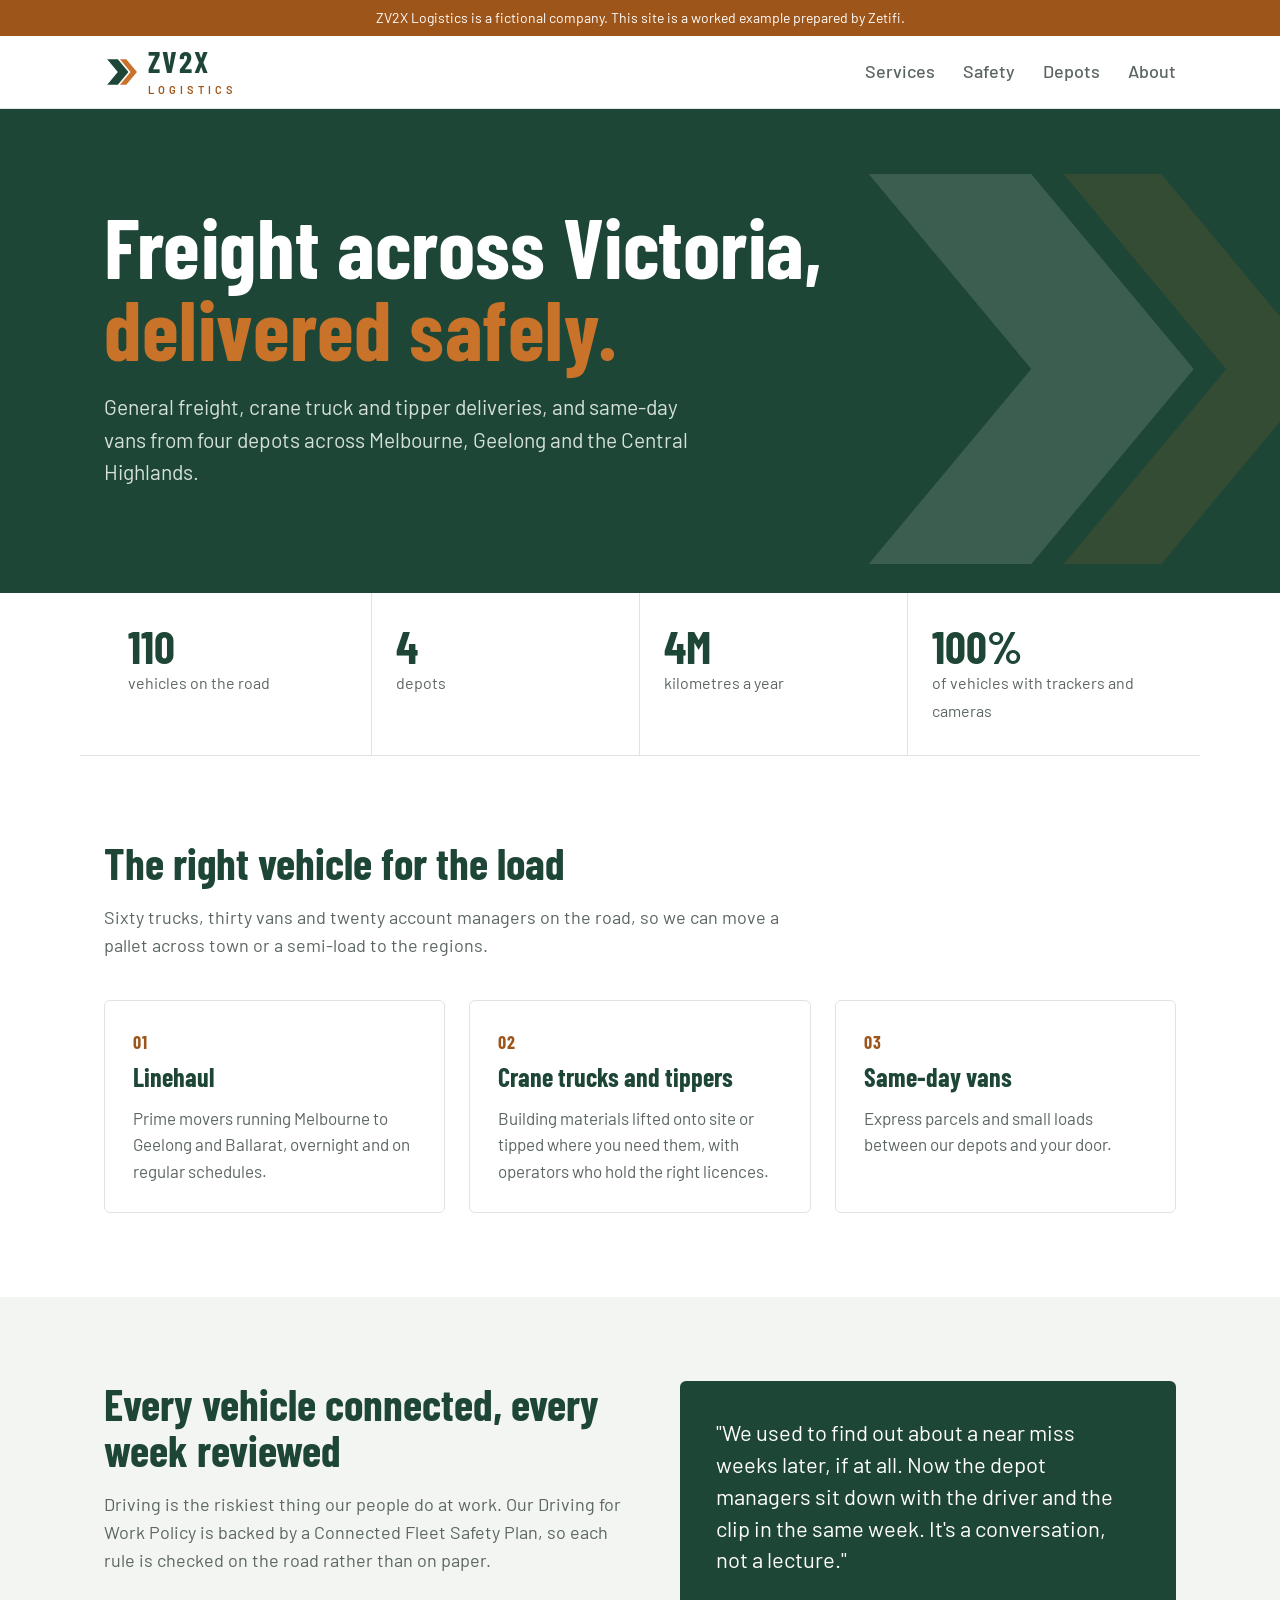
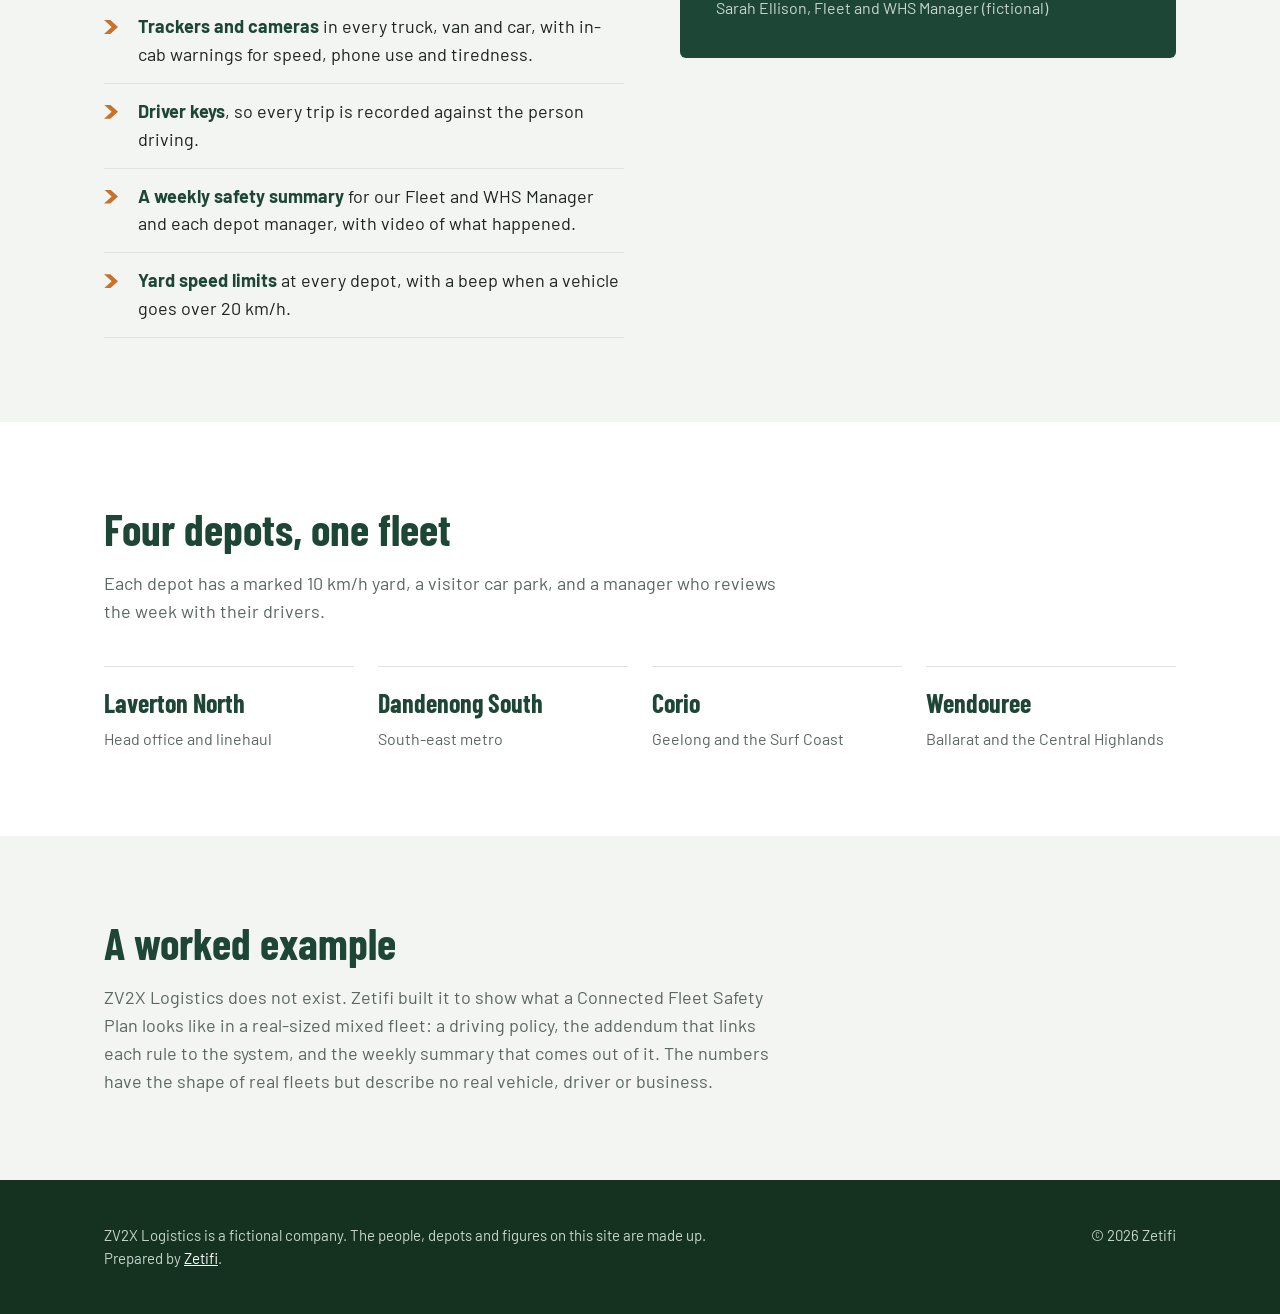
==== index.html @ bcd9e6ea "ZV2X demo site" ====
<!doctype html>
<html lang="en-AU">
<head>
<meta charset="utf-8">
<meta name="viewport" content="width=device-width, initial-scale=1">
<title>ZV2X Logistics</title>
<meta name="description" content="ZV2X Logistics is a fictional Victorian freight company, created by Zetifi as a worked example of a Connected Fleet Safety Plan.">
<meta name="robots" content="noindex">
<link rel="icon" href="favicon.svg" type="image/svg+xml">
<link rel="preconnect" href="https://fonts.googleapis.com">
<link rel="preconnect" href="https://fonts.gstatic.com" crossorigin>
<link href="https://fonts.googleapis.com/css2?family=Barlow+Condensed:wght@600;700&family=Barlow:wght@400;500;600&display=swap" rel="stylesheet">
<style>
:root{--green:#1E4636;--green-d:#14321f;--orange:#C9732A;--ink:#1d2321;--muted:#5b6661;--line:#dfe4e1;--bg:#ffffff;--soft:#f3f5f3;--orange-t:#9E5519}
*{box-sizing:border-box}
html{scroll-behavior:smooth}
body{margin:0;font-family:Barlow,system-ui,sans-serif;font-size:18px;line-height:1.55;color:var(--ink);background:var(--bg)}
a{color:inherit}
.wrap{max-width:1120px;margin:0 auto;padding:0 24px}
.notice{background:var(--orange-t);color:#fff;font-size:14px;text-align:center;padding:7px 16px}
header{border-bottom:1px solid var(--line);background:#fff;position:sticky;top:0;z-index:5}
header .wrap{display:flex;align-items:center;justify-content:space-between;height:72px}
.brand{display:flex;align-items:center;gap:10px;text-decoration:none}
.brand svg{height:34px;width:34px}
.brand b{font-family:'Barlow Condensed';font-weight:700;font-size:30px;letter-spacing:2px;color:var(--green);line-height:1}
.brand small{display:block;font-weight:600;font-size:11px;letter-spacing:4px;color:var(--orange-t)}
nav a{margin-left:28px;text-decoration:none;font-weight:500;color:var(--muted)}
nav a:hover{color:var(--green)}
.hero{background:var(--green);color:#fff;position:relative;overflow:hidden}
.hero .wrap{padding:96px 24px 104px;position:relative;z-index:1}
.hero h1{font-family:'Barlow Condensed';font-weight:700;font-size:clamp(44px,7vw,84px);line-height:.98;margin:0 0 22px;max-width:780px;letter-spacing:.5px}
.hero h1 span{color:var(--orange)}
.hero p{font-size:21px;max-width:600px;color:#d5e0da;margin:0}
.chev{position:absolute;right:-60px;top:0;bottom:0;width:520px;opacity:.13}
.stats{display:grid;grid-template-columns:repeat(4,1fr);gap:0;border-bottom:1px solid var(--line)}
.stat{padding:30px 24px;border-right:1px solid var(--line)}
.stat:last-child{border-right:0}
.stat b{display:block;font-family:'Barlow Condensed';font-size:46px;line-height:1;color:var(--green)}
.stat span{color:var(--muted);font-size:16px}
section{padding:84px 0}
section.soft{background:var(--soft)}
h2{font-family:'Barlow Condensed';font-weight:700;font-size:44px;line-height:1.05;margin:0 0 18px;color:var(--green)}
.lede{max-width:680px;color:var(--muted);margin:0 0 40px}
.grid{display:grid;grid-template-columns:repeat(3,1fr);gap:24px}
.card{background:#fff;border:1px solid var(--line);border-radius:6px;padding:28px}
.card h3{font-family:'Barlow Condensed';font-size:26px;margin:0 0 8px;color:var(--green)}
.card p{margin:0;color:var(--muted);font-size:17px}
.card .n{font-family:'Barlow Condensed';font-weight:700;color:var(--orange-t);font-size:18px;letter-spacing:1px}
.split{display:grid;grid-template-columns:1.05fr 1fr;gap:56px;align-items:start}
.checks{list-style:none;padding:0;margin:0}
.checks li{padding:14px 0 14px 34px;border-bottom:1px solid var(--line);position:relative}
.checks li:before{content:"";position:absolute;left:0;top:21px;width:14px;height:14px;background:var(--orange);clip-path:polygon(0 0,45% 0,100% 50%,45% 100%,0 100%,55% 50%)}
.checks b{color:var(--green)}
.quote{background:var(--green);color:#fff;border-radius:6px;padding:36px}
.quote p{font-size:22px;line-height:1.45;margin:0 0 18px}
.quote cite{font-style:normal;color:#c7d6ce;font-size:16px}
.depots{display:grid;grid-template-columns:repeat(4,1fr);gap:24px}
.depot{border-top:1px solid var(--line);padding-top:16px}
.depot h3{font-family:'Barlow Condensed';font-size:26px;margin:0 0 4px;color:var(--green)}
.depot p{margin:0;color:var(--muted);font-size:16px}
footer{background:var(--green-d);color:#c7d6ce;font-size:15px;padding:44px 0}
footer .wrap{display:flex;justify-content:space-between;gap:32px;flex-wrap:wrap}
footer p{margin:0;max-width:640px}
footer a{color:#fff}
@media (max-width:860px){
  nav{display:none}
  .stats{grid-template-columns:repeat(2,1fr)}
  .stat:nth-child(2){border-right:0}
  .stat:nth-child(-n+2){border-bottom:1px solid var(--line)}
  .grid,.split{grid-template-columns:1fr}
  .depots{grid-template-columns:repeat(2,1fr)}
  section{padding:60px 0}
  .wrap{padding:0 16px}
  .hero .wrap{padding:64px 16px 72px}
}
</style>
</head>
<body>
<div class="notice">ZV2X Logistics is a fictional company. This site is a worked example prepared by Zetifi.</div>
<header><div class="wrap">
  <a class="brand" href="#top" aria-label="ZV2X Logistics home">
    <svg viewBox="0 0 64 64" aria-hidden="true"><polygon points="6,8 26,8 46,32 26,56 6,56 26,32" fill="#1E4636"/><polygon points="30,8 42,8 62,32 42,56 30,56 50,32" fill="#C9732A"/></svg>
    <span><b>ZV2X</b><small>LOGISTICS</small></span>
  </a>
  <nav><a href="#services">Services</a><a href="#safety">Safety</a><a href="#depots">Depots</a><a href="#about">About</a></nav>
</div></header>

<main id="top">
<div class="hero">
  <svg class="chev" viewBox="0 0 64 64" preserveAspectRatio="xMidYMid slice" aria-hidden="true"><polygon points="6,8 26,8 46,32 26,56 6,56 26,32" fill="#fff"/><polygon points="30,8 42,8 62,32 42,56 30,56 50,32" fill="#C9732A"/></svg>
  <div class="wrap">
    <h1>Freight across Victoria, <span>delivered safely.</span></h1>
    <p>General freight, crane truck and tipper deliveries, and same-day vans from four depots across Melbourne, Geelong and the Central Highlands.</p>
  </div>
</div>

<div class="wrap stats">
  <div class="stat"><b>110</b><span>vehicles on the road</span></div>
  <div class="stat"><b>4</b><span>depots</span></div>
  <div class="stat"><b>4M</b><span>kilometres a year</span></div>
  <div class="stat"><b>100%</b><span>of vehicles with trackers and cameras</span></div>
</div>

<section id="services"><div class="wrap">
  <h2>The right vehicle for the load</h2>
  <p class="lede">Sixty trucks, thirty vans and twenty account managers on the road, so we can move a pallet across town or a semi-load to the regions.</p>
  <div class="grid">
    <div class="card"><div class="n">01</div><h3>Linehaul</h3><p>Prime movers running Melbourne to Geelong and Ballarat, overnight and on regular schedules.</p></div>
    <div class="card"><div class="n">02</div><h3>Crane trucks and tippers</h3><p>Building materials lifted onto site or tipped where you need them, with operators who hold the right licences.</p></div>
    <div class="card"><div class="n">03</div><h3>Same-day vans</h3><p>Express parcels and small loads between our depots and your door.</p></div>
  </div>
</div></section>

<section id="safety" class="soft"><div class="wrap split">
  <div>
    <h2>Every vehicle connected, every week reviewed</h2>
    <p class="lede" style="margin-bottom:24px">Driving is the riskiest thing our people do at work. Our Driving for Work Policy is backed by a Connected Fleet Safety Plan, so each rule is checked on the road rather than on paper.</p>
    <ul class="checks">
      <li><b>Trackers and cameras</b> in every truck, van and car, with in-cab warnings for speed, phone use and tiredness.</li>
      <li><b>Driver keys</b>, so every trip is recorded against the person driving.</li>
      <li><b>A weekly safety summary</b> for our Fleet and WHS Manager and each depot manager, with video of what happened.</li>
      <li><b>Yard speed limits</b> at every depot, with a beep when a vehicle goes over 20 km/h.</li>
    </ul>
  </div>
  <div class="quote">
    <p>"We used to find out about a near miss weeks later, if at all. Now the depot managers sit down with the driver and the clip in the same week. It's a conversation, not a lecture."</p>
    <cite>Sarah Ellison, Fleet and WHS Manager (fictional)</cite>
  </div>
</div></section>

<section id="depots"><div class="wrap">
  <h2>Four depots, one fleet</h2>
  <p class="lede">Each depot has a marked 10 km/h yard, a visitor car park, and a manager who reviews the week with their drivers.</p>
  <div class="depots">
    <div class="depot"><h3>Laverton North</h3><p>Head office and linehaul</p></div>
    <div class="depot"><h3>Dandenong South</h3><p>South-east metro</p></div>
    <div class="depot"><h3>Corio</h3><p>Geelong and the Surf Coast</p></div>
    <div class="depot"><h3>Wendouree</h3><p>Ballarat and the Central Highlands</p></div>
  </div>
</div></section>

<section id="about" class="soft"><div class="wrap">
  <h2>A worked example</h2>
  <p class="lede" style="margin-bottom:0">ZV2X Logistics does not exist. Zetifi built it to show what a Connected Fleet Safety Plan looks like in a real-sized mixed fleet: a driving policy, the addendum that links each rule to the system, and the weekly summary that comes out of it. The numbers have the shape of real fleets but describe no real vehicle, driver or business.</p>
</div></section>
</main>

<footer><div class="wrap">
  <p>ZV2X Logistics is a fictional company. The people, depots and figures on this site are made up. Prepared by <a href="https://www.zetifi.com">Zetifi</a>.</p>
  <p>&copy; 2026 Zetifi</p>
</div></footer>
</body>
</html>
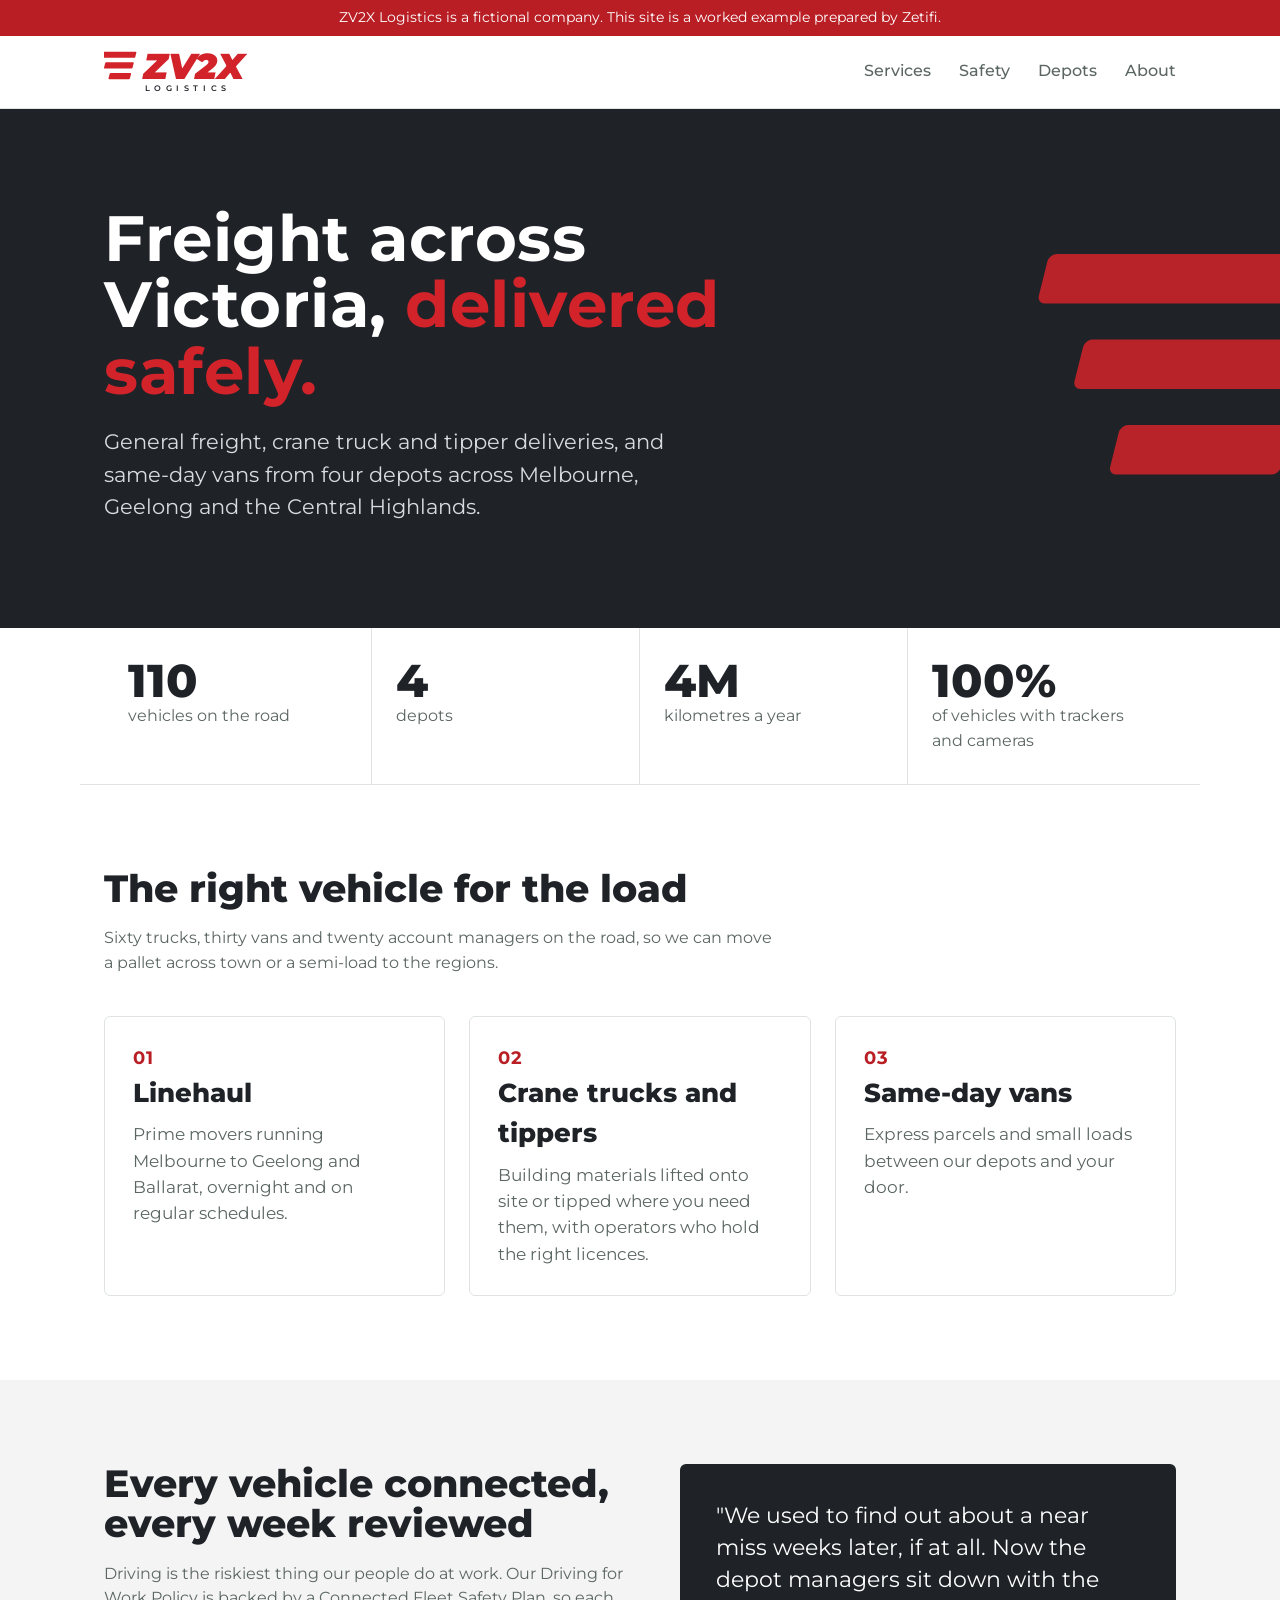
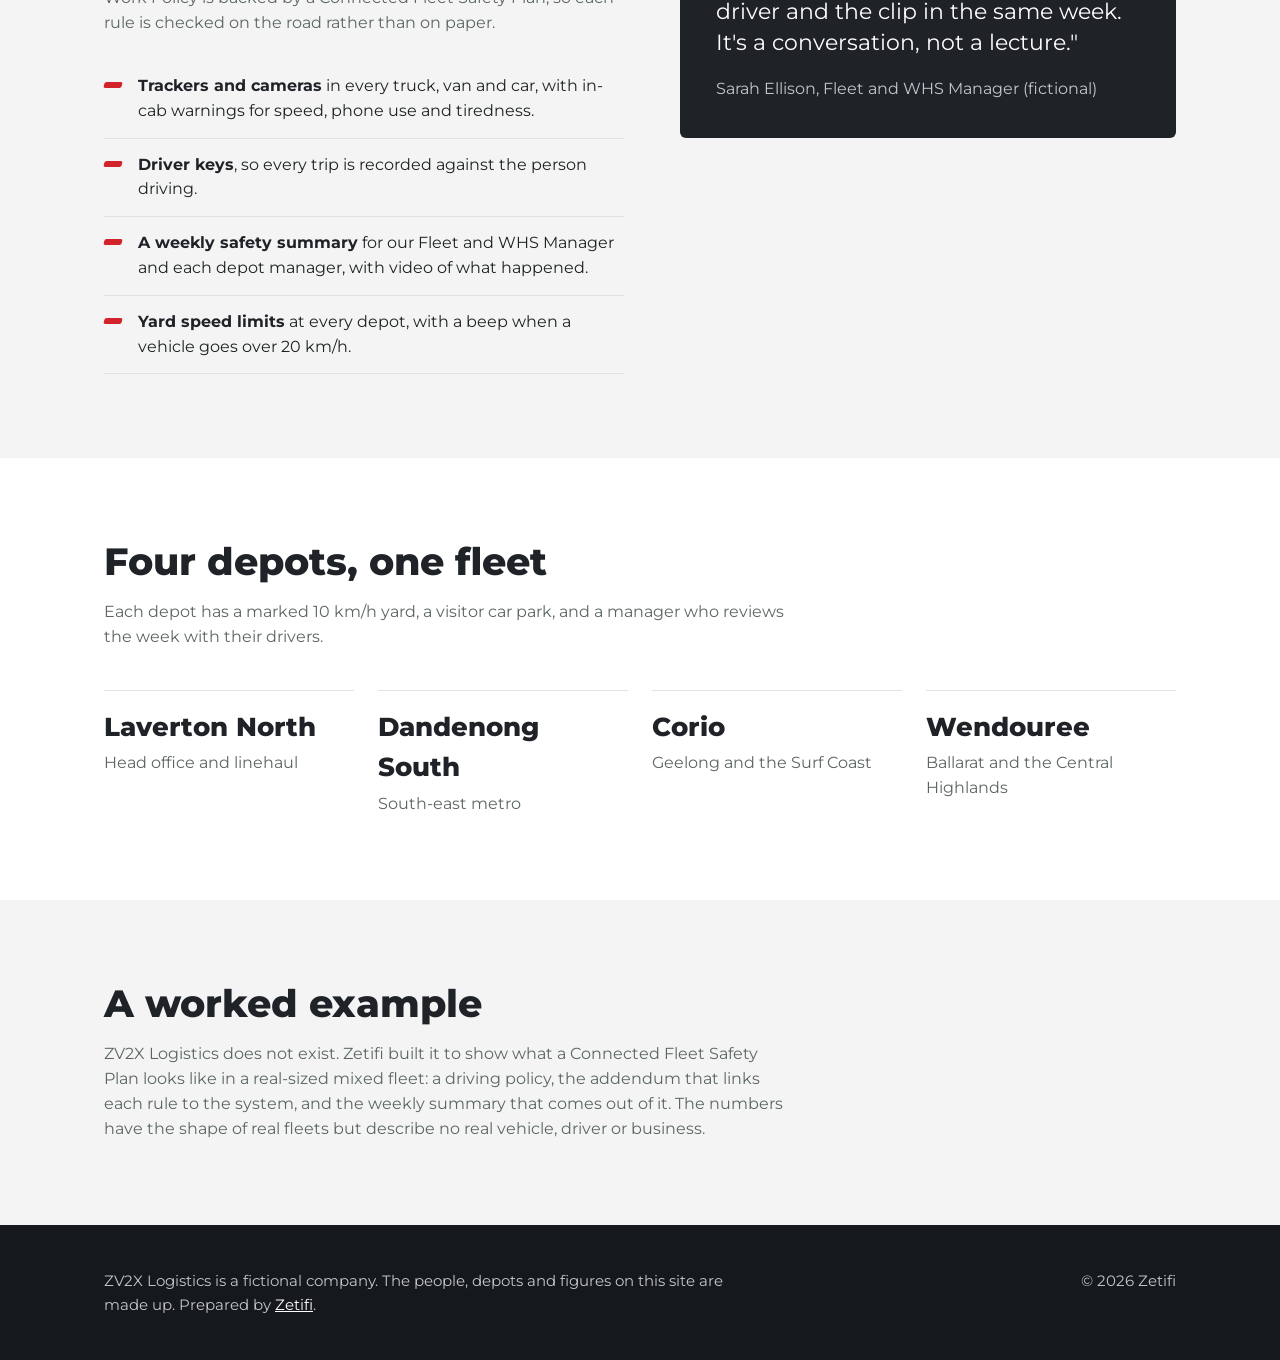
==== commit 90f6f1d8: "Rebrand to the red ZV2X identity" ====
--- a/index.html
+++ b/index.html
@@ -9,61 +9,60 @@
 <link rel="icon" href="favicon.svg" type="image/svg+xml">
 <link rel="preconnect" href="https://fonts.googleapis.com">
 <link rel="preconnect" href="https://fonts.gstatic.com" crossorigin>
-<link href="https://fonts.googleapis.com/css2?family=Barlow+Condensed:wght@600;700&family=Barlow:wght@400;500;600&display=swap" rel="stylesheet">
+<link href="https://fonts.googleapis.com/css2?family=Montserrat:ital,wght@0,400;0,500;0,600;0,700;0,800;1,800;1,900&display=swap" rel="stylesheet">
 <style>
-:root{--green:#1E4636;--green-d:#14321f;--orange:#C9732A;--ink:#1d2321;--muted:#5b6661;--line:#dfe4e1;--bg:#ffffff;--soft:#f3f5f3;--orange-t:#9E5519}
+:root{--green:#1F2328;--green-d:#15181c;--orange:#D2232A;--ink:#1d2321;--muted:#5b6661;--line:#dfe4e1;--bg:#ffffff;--soft:#f4f4f5;--orange-t:#B81E24}
 *{box-sizing:border-box}
 html{scroll-behavior:smooth}
-body{margin:0;font-family:Barlow,system-ui,sans-serif;font-size:18px;line-height:1.55;color:var(--ink);background:var(--bg)}
+body{margin:0;font-family:Montserrat,system-ui,sans-serif;font-size:16px;line-height:1.55;color:var(--ink);background:var(--bg)}
 a{color:inherit}
 .wrap{max-width:1120px;margin:0 auto;padding:0 24px}
 .notice{background:var(--orange-t);color:#fff;font-size:14px;text-align:center;padding:7px 16px}
 header{border-bottom:1px solid var(--line);background:#fff;position:sticky;top:0;z-index:5}
 header .wrap{display:flex;align-items:center;justify-content:space-between;height:72px}
 .brand{display:flex;align-items:center;gap:10px;text-decoration:none}
-.brand svg{height:34px;width:34px}
-.brand b{font-family:'Barlow Condensed';font-weight:700;font-size:30px;letter-spacing:2px;color:var(--green);line-height:1}
-.brand small{display:block;font-weight:600;font-size:11px;letter-spacing:4px;color:var(--orange-t)}
+.brand svg{height:44px;width:auto}
 nav a{margin-left:28px;text-decoration:none;font-weight:500;color:var(--muted)}
 nav a:hover{color:var(--green)}
 .hero{background:var(--green);color:#fff;position:relative;overflow:hidden}
 .hero .wrap{padding:96px 24px 104px;position:relative;z-index:1}
-.hero h1{font-family:'Barlow Condensed';font-weight:700;font-size:clamp(44px,7vw,84px);line-height:.98;margin:0 0 22px;max-width:780px;letter-spacing:.5px}
+.hero h1{font-family:Montserrat;font-weight:800;font-weight:700;font-size:clamp(36px,5.4vw,64px);line-height:1.04;margin:0 0 22px;max-width:780px;letter-spacing:.5px}
 .hero h1 span{color:var(--orange)}
-.hero p{font-size:21px;max-width:600px;color:#d5e0da;margin:0}
-.chev{position:absolute;right:-60px;top:0;bottom:0;width:520px;opacity:.13}
+.hero p{font-size:21px;max-width:600px;color:#d9dbde;margin:0}
+.chev{position:absolute;right:-40px;top:50%;transform:translateY(-50%);width:380px;opacity:.85}
 .stats{display:grid;grid-template-columns:repeat(4,1fr);gap:0;border-bottom:1px solid var(--line)}
 .stat{padding:30px 24px;border-right:1px solid var(--line)}
 .stat:last-child{border-right:0}
-.stat b{display:block;font-family:'Barlow Condensed';font-size:46px;line-height:1;color:var(--green)}
+.stat b{display:block;font-family:Montserrat;font-weight:800;font-size:46px;line-height:1;color:var(--green)}
 .stat span{color:var(--muted);font-size:16px}
 section{padding:84px 0}
 section.soft{background:var(--soft)}
-h2{font-family:'Barlow Condensed';font-weight:700;font-size:44px;line-height:1.05;margin:0 0 18px;color:var(--green)}
+h2{font-family:Montserrat;font-weight:800;font-size:38px;line-height:1.05;margin:0 0 18px;color:var(--green)}
 .lede{max-width:680px;color:var(--muted);margin:0 0 40px}
 .grid{display:grid;grid-template-columns:repeat(3,1fr);gap:24px}
 .card{background:#fff;border:1px solid var(--line);border-radius:6px;padding:28px}
-.card h3{font-family:'Barlow Condensed';font-size:26px;margin:0 0 8px;color:var(--green)}
+.card h3{font-family:Montserrat;font-weight:800;font-size:26px;margin:0 0 8px;color:var(--green)}
 .card p{margin:0;color:var(--muted);font-size:17px}
-.card .n{font-family:'Barlow Condensed';font-weight:700;color:var(--orange-t);font-size:18px;letter-spacing:1px}
+.card .n{font-family:Montserrat;font-weight:800;font-weight:700;color:var(--orange-t);font-size:18px;letter-spacing:1px}
 .split{display:grid;grid-template-columns:1.05fr 1fr;gap:56px;align-items:start}
 .checks{list-style:none;padding:0;margin:0}
 .checks li{padding:14px 0 14px 34px;border-bottom:1px solid var(--line);position:relative}
-.checks li:before{content:"";position:absolute;left:0;top:21px;width:14px;height:14px;background:var(--orange);clip-path:polygon(0 0,45% 0,100% 50%,45% 100%,0 100%,55% 50%)}
+.checks li:before{content:"";position:absolute;left:0;top:22px;width:18px;height:6px;background:var(--orange);transform:skewX(-14deg);border-radius:2px}
 .checks b{color:var(--green)}
 .quote{background:var(--green);color:#fff;border-radius:6px;padding:36px}
 .quote p{font-size:22px;line-height:1.45;margin:0 0 18px}
-.quote cite{font-style:normal;color:#c7d6ce;font-size:16px}
+.quote cite{font-style:normal;color:#c3c6cb;font-size:16px}
 .depots{display:grid;grid-template-columns:repeat(4,1fr);gap:24px}
 .depot{border-top:1px solid var(--line);padding-top:16px}
-.depot h3{font-family:'Barlow Condensed';font-size:26px;margin:0 0 4px;color:var(--green)}
+.depot h3{font-family:Montserrat;font-weight:800;font-size:26px;margin:0 0 4px;color:var(--green)}
 .depot p{margin:0;color:var(--muted);font-size:16px}
-footer{background:var(--green-d);color:#c7d6ce;font-size:15px;padding:44px 0}
+footer{background:var(--green-d);color:#c3c6cb;font-size:15px;padding:44px 0}
 footer .wrap{display:flex;justify-content:space-between;gap:32px;flex-wrap:wrap}
 footer p{margin:0;max-width:640px}
 footer a{color:#fff}
 @media (max-width:860px){
   nav{display:none}
+  .chev{display:none}
   .stats{grid-template-columns:repeat(2,1fr)}
   .stat:nth-child(2){border-right:0}
   .stat:nth-child(-n+2){border-bottom:1px solid var(--line)}
@@ -79,15 +78,14 @@
 <div class="notice">ZV2X Logistics is a fictional company. This site is a worked example prepared by Zetifi.</div>
 <header><div class="wrap">
   <a class="brand" href="#top" aria-label="ZV2X Logistics home">
-    <svg viewBox="0 0 64 64" aria-hidden="true"><polygon points="6,8 26,8 46,32 26,56 6,56 26,32" fill="#1E4636"/><polygon points="30,8 42,8 62,32 42,56 30,56 50,32" fill="#C9732A"/></svg>
-    <span><b>ZV2X</b><small>LOGISTICS</small></span>
+    <svg viewBox="60 85 840 185" role="img" aria-hidden="true"><g transform="skewX(-14)"><rect x="70" y="92" width="150" height="26" rx="4" fill="#D2232A"/><rect x="100" y="137" width="120" height="26" rx="4" fill="#D2232A"/><rect x="130" y="182" width="90" height="26" rx="4" fill="#D2232A"/></g><text x="225" y="208" style="font-family:Montserrat;font-weight:900;font-style:italic;font-size:150px;letter-spacing:-2px" fill="#D2232A">ZV2X</text><text x="232" y="258" style="font-family:Montserrat;font-weight:600;font-size:34px;letter-spacing:19px" fill="#1F2328">LOGISTICS</text></svg>
   </a>
   <nav><a href="#services">Services</a><a href="#safety">Safety</a><a href="#depots">Depots</a><a href="#about">About</a></nav>
 </div></header>
 
 <main id="top">
 <div class="hero">
-  <svg class="chev" viewBox="0 0 64 64" preserveAspectRatio="xMidYMid slice" aria-hidden="true"><polygon points="6,8 26,8 46,32 26,56 6,56 26,32" fill="#fff"/><polygon points="30,8 42,8 62,32 42,56 30,56 50,32" fill="#C9732A"/></svg>
+  <svg class="chev" viewBox="0 0 200 140" preserveAspectRatio="xMidYMid meet" aria-hidden="true"><g transform="skewX(-14)" fill="#D2232A"><rect x="60" y="10" width="150" height="26" rx="4"/><rect x="90" y="55" width="120" height="26" rx="4"/><rect x="120" y="100" width="90" height="26" rx="4"/></g></svg>
   <div class="wrap">
     <h1>Freight across Victoria, <span>delivered safely.</span></h1>
     <p>General freight, crane truck and tipper deliveries, and same-day vans from four depots across Melbourne, Geelong and the Central Highlands.</p>
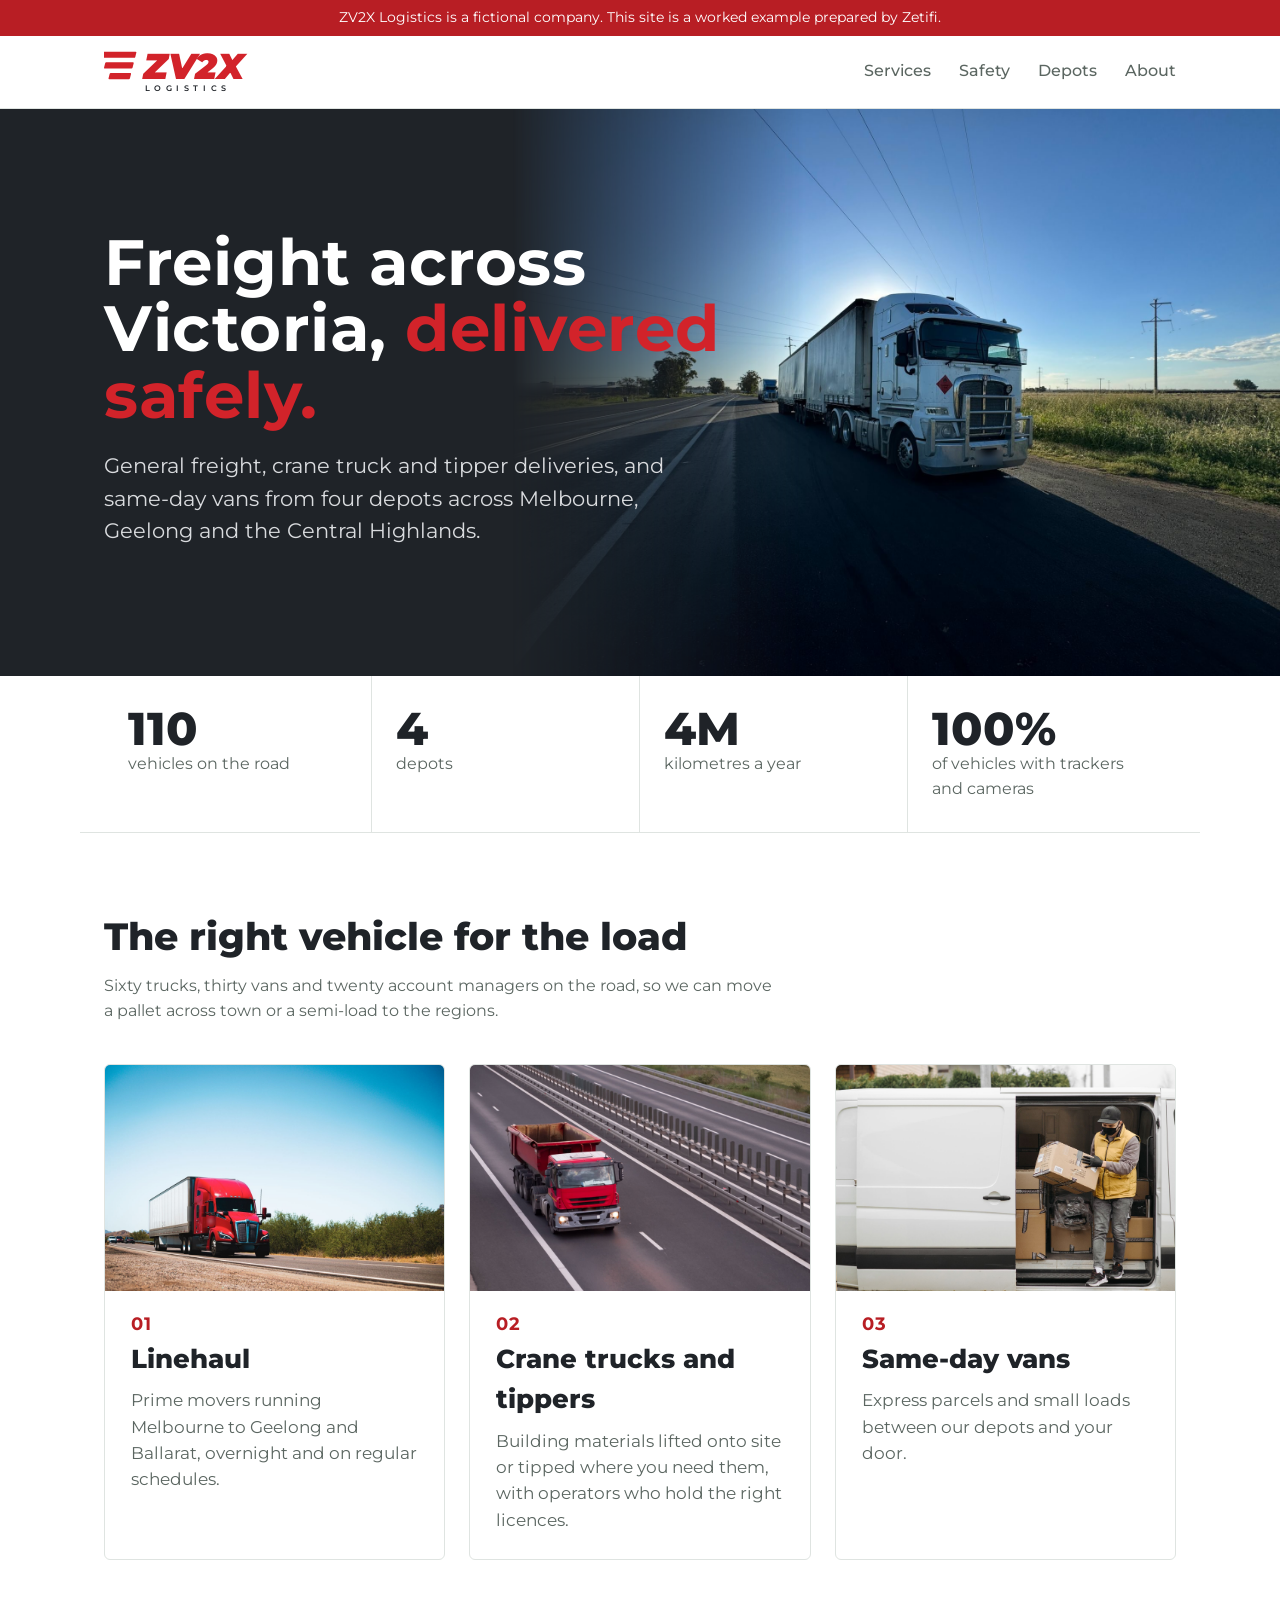
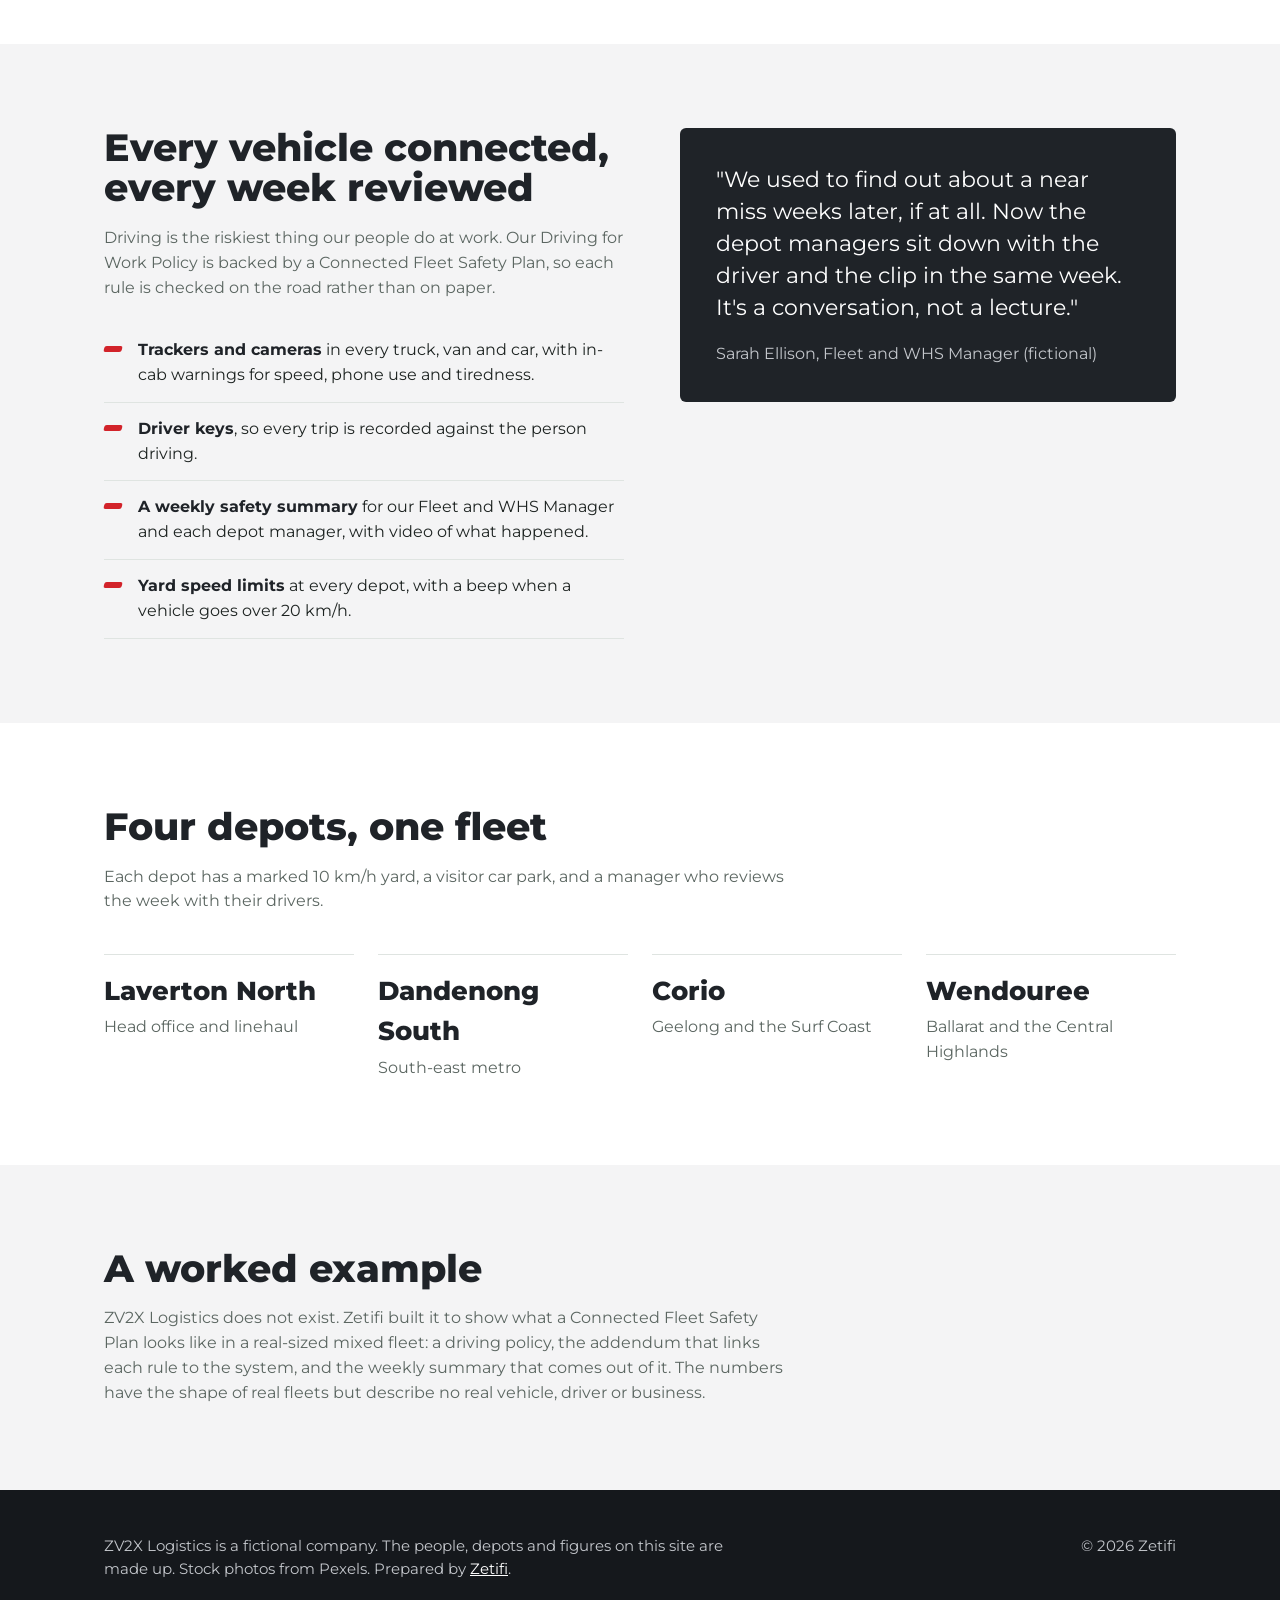
==== commit c0cfdffc: "Add stock truck photos (Pexels; plates and logos blurred)" ====
--- a/index.html
+++ b/index.html
@@ -25,11 +25,11 @@
 nav a{margin-left:28px;text-decoration:none;font-weight:500;color:var(--muted)}
 nav a:hover{color:var(--green)}
 .hero{background:var(--green);color:#fff;position:relative;overflow:hidden}
-.hero .wrap{padding:96px 24px 104px;position:relative;z-index:1}
+.hero:before{content:"";position:absolute;top:0;right:0;bottom:0;width:60%;background:url(img/hero.jpg) 58% 64%/cover no-repeat;-webkit-mask-image:linear-gradient(90deg,transparent 0%,#000 38%);mask-image:linear-gradient(90deg,transparent 0%,#000 38%)}
+.hero .wrap{padding:120px 24px 128px;position:relative;z-index:1}
 .hero h1{font-family:Montserrat;font-weight:800;font-weight:700;font-size:clamp(36px,5.4vw,64px);line-height:1.04;margin:0 0 22px;max-width:780px;letter-spacing:.5px}
 .hero h1 span{color:var(--orange)}
 .hero p{font-size:21px;max-width:600px;color:#d9dbde;margin:0}
-.chev{position:absolute;right:-40px;top:50%;transform:translateY(-50%);width:380px;opacity:.85}
 .stats{display:grid;grid-template-columns:repeat(4,1fr);gap:0;border-bottom:1px solid var(--line)}
 .stat{padding:30px 24px;border-right:1px solid var(--line)}
 .stat:last-child{border-right:0}
@@ -40,7 +40,9 @@
 h2{font-family:Montserrat;font-weight:800;font-size:38px;line-height:1.05;margin:0 0 18px;color:var(--green)}
 .lede{max-width:680px;color:var(--muted);margin:0 0 40px}
 .grid{display:grid;grid-template-columns:repeat(3,1fr);gap:24px}
-.card{background:#fff;border:1px solid var(--line);border-radius:6px;padding:28px}
+.card{background:#fff;border:1px solid var(--line);border-radius:6px;padding:0 0 26px;overflow:hidden}
+.card img{display:block;width:100%;height:auto;aspect-ratio:3/2;object-fit:cover;margin:0 0 20px}
+.card .n,.card h3,.card p{padding:0 26px}
 .card h3{font-family:Montserrat;font-weight:800;font-size:26px;margin:0 0 8px;color:var(--green)}
 .card p{margin:0;color:var(--muted);font-size:17px}
 .card .n{font-family:Montserrat;font-weight:800;font-weight:700;color:var(--orange-t);font-size:18px;letter-spacing:1px}
@@ -62,8 +64,8 @@
 footer a{color:#fff}
 @media (max-width:860px){
   nav{display:none}
-  .chev{display:none}
-  .stats{grid-template-columns:repeat(2,1fr)}
+  .hero:before{width:100%;opacity:.2;-webkit-mask-image:none;mask-image:none}
+    .stats{grid-template-columns:repeat(2,1fr)}
   .stat:nth-child(2){border-right:0}
   .stat:nth-child(-n+2){border-bottom:1px solid var(--line)}
   .grid,.split{grid-template-columns:1fr}
@@ -85,7 +87,6 @@
 
 <main id="top">
 <div class="hero">
-  <svg class="chev" viewBox="0 0 200 140" preserveAspectRatio="xMidYMid meet" aria-hidden="true"><g transform="skewX(-14)" fill="#D2232A"><rect x="60" y="10" width="150" height="26" rx="4"/><rect x="90" y="55" width="120" height="26" rx="4"/><rect x="120" y="100" width="90" height="26" rx="4"/></g></svg>
   <div class="wrap">
     <h1>Freight across Victoria, <span>delivered safely.</span></h1>
     <p>General freight, crane truck and tipper deliveries, and same-day vans from four depots across Melbourne, Geelong and the Central Highlands.</p>
@@ -103,9 +104,9 @@
   <h2>The right vehicle for the load</h2>
   <p class="lede">Sixty trucks, thirty vans and twenty account managers on the road, so we can move a pallet across town or a semi-load to the regions.</p>
   <div class="grid">
-    <div class="card"><div class="n">01</div><h3>Linehaul</h3><p>Prime movers running Melbourne to Geelong and Ballarat, overnight and on regular schedules.</p></div>
-    <div class="card"><div class="n">02</div><h3>Crane trucks and tippers</h3><p>Building materials lifted onto site or tipped where you need them, with operators who hold the right licences.</p></div>
-    <div class="card"><div class="n">03</div><h3>Same-day vans</h3><p>Express parcels and small loads between our depots and your door.</p></div>
+    <div class="card"><img src="img/linehaul.jpg" style="object-position:35% 72%" alt="Red prime mover with a box trailer on a highway" loading="lazy" width="1800" height="1200"><div class="n">01</div><h3>Linehaul</h3><p>Prime movers running Melbourne to Geelong and Ballarat, overnight and on regular schedules.</p></div>
+    <div class="card"><img src="img/tipper.jpg" alt="Red tipper truck on a divided highway" loading="lazy" width="1800" height="1200"><div class="n">02</div><h3>Crane trucks and tippers</h3><p>Building materials lifted onto site or tipped where you need them, with operators who hold the right licences.</p></div>
+    <div class="card"><img src="img/vans.jpg" alt="Driver unloading parcels from a white van" loading="lazy" width="1800" height="1200"><div class="n">03</div><h3>Same-day vans</h3><p>Express parcels and small loads between our depots and your door.</p></div>
   </div>
 </div></section>
 
@@ -144,7 +145,7 @@
 </main>
 
 <footer><div class="wrap">
-  <p>ZV2X Logistics is a fictional company. The people, depots and figures on this site are made up. Prepared by <a href="https://www.zetifi.com">Zetifi</a>.</p>
+  <p>ZV2X Logistics is a fictional company. The people, depots and figures on this site are made up. Stock photos from Pexels. Prepared by <a href="https://www.zetifi.com">Zetifi</a>.</p>
   <p>&copy; 2026 Zetifi</p>
 </div></footer>
 </body>
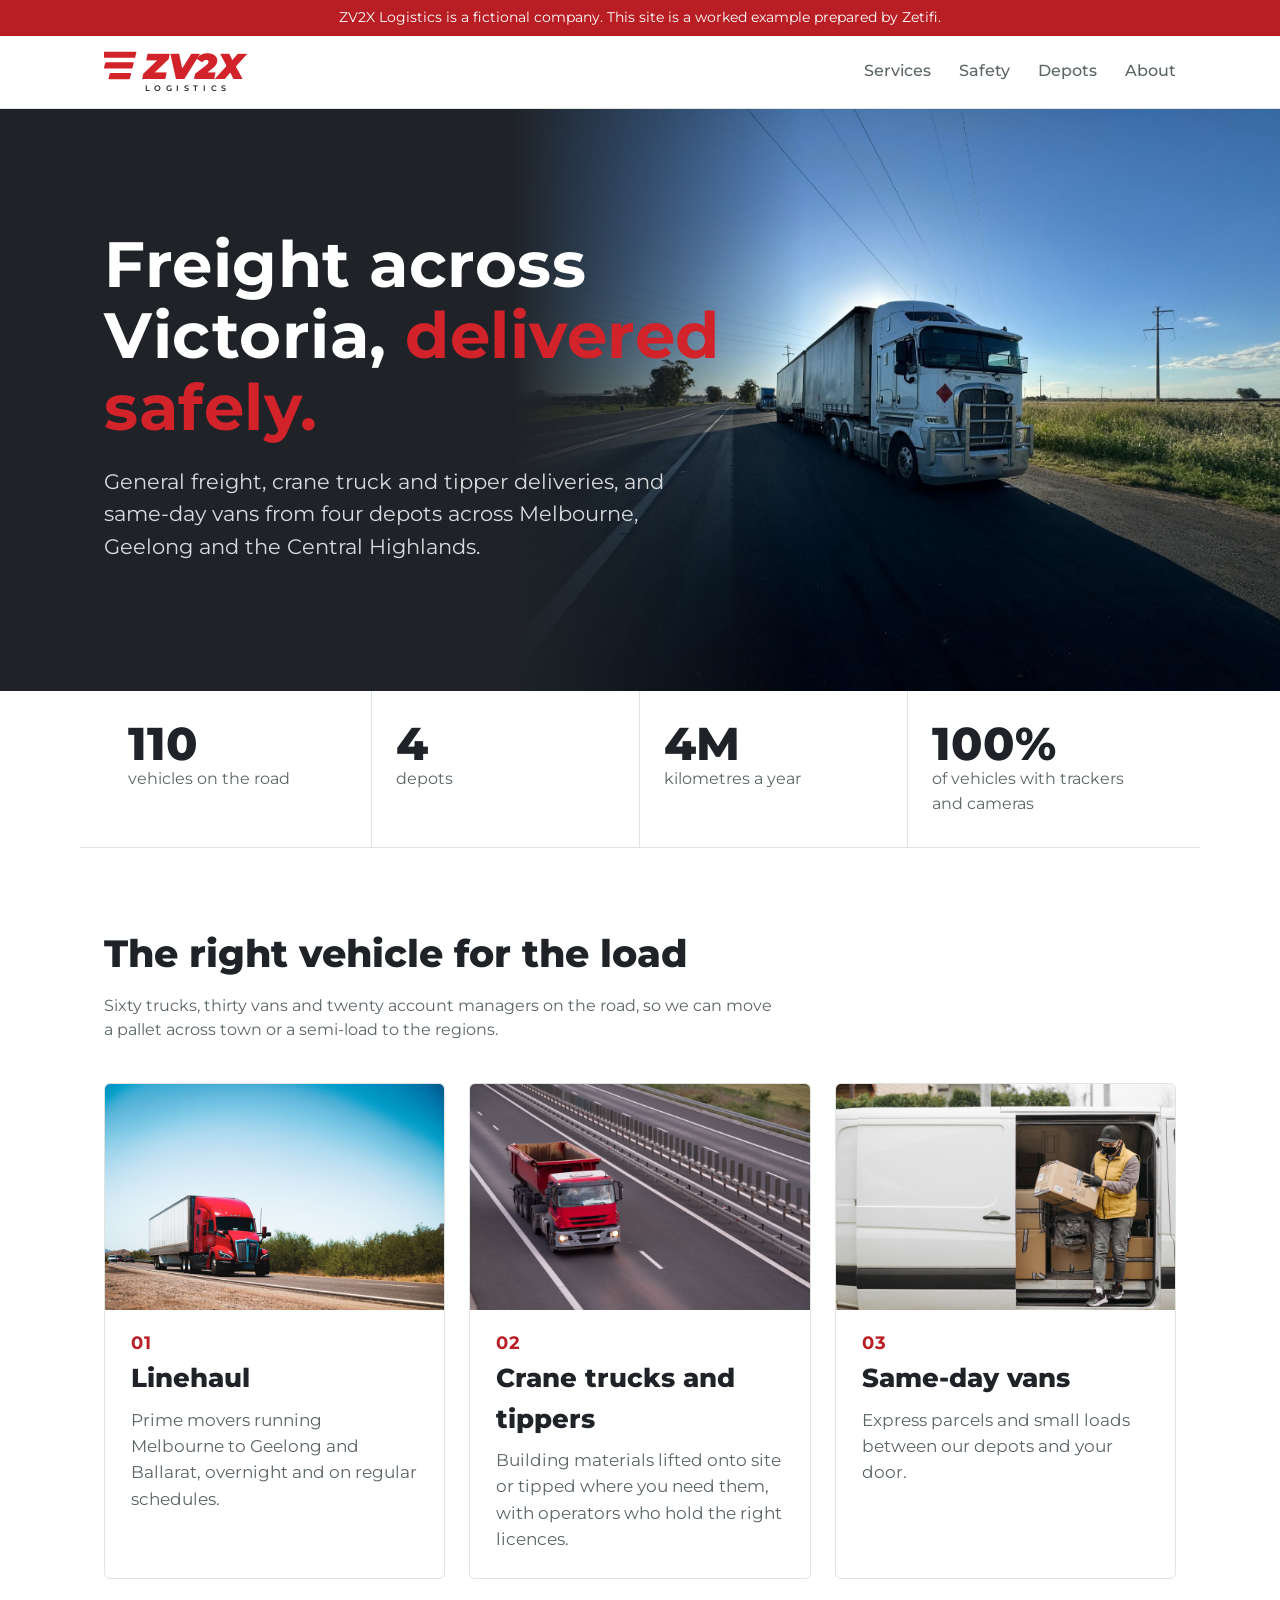
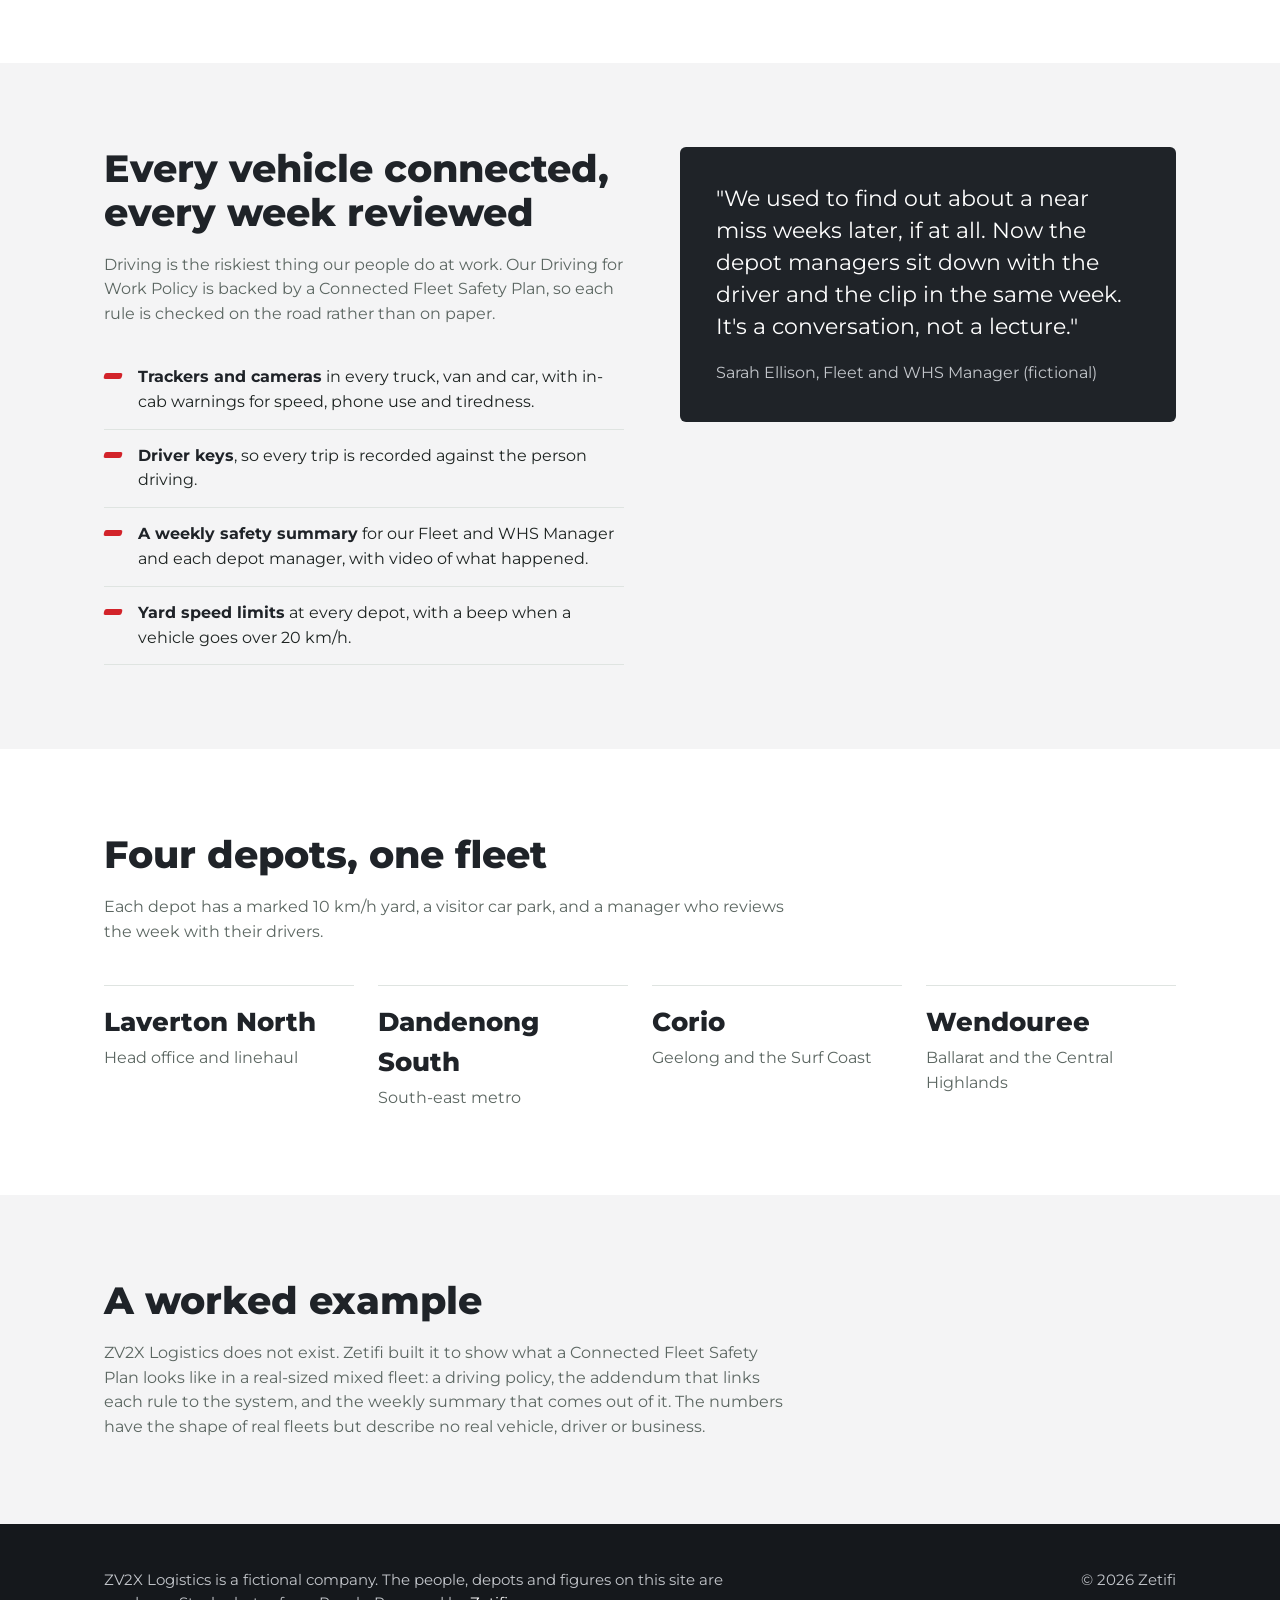
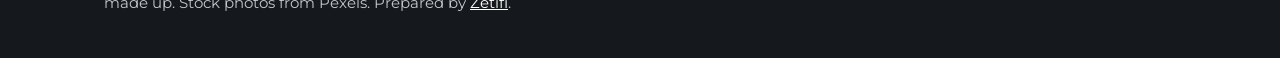
==== commit ed3f809d: "Looser heading line height" ====
--- a/index.html
+++ b/index.html
@@ -27,7 +27,7 @@
 .hero{background:var(--green);color:#fff;position:relative;overflow:hidden}
 .hero:before{content:"";position:absolute;top:0;right:0;bottom:0;width:60%;background:url(img/hero.jpg) 58% 64%/cover no-repeat;-webkit-mask-image:linear-gradient(90deg,transparent 0%,#000 38%);mask-image:linear-gradient(90deg,transparent 0%,#000 38%)}
 .hero .wrap{padding:120px 24px 128px;position:relative;z-index:1}
-.hero h1{font-family:Montserrat;font-weight:800;font-weight:700;font-size:clamp(36px,5.4vw,64px);line-height:1.04;margin:0 0 22px;max-width:780px;letter-spacing:.5px}
+.hero h1{font-family:Montserrat;font-weight:800;font-weight:700;font-size:clamp(36px,5.4vw,64px);line-height:1.12;margin:0 0 22px;max-width:780px;letter-spacing:.5px}
 .hero h1 span{color:var(--orange)}
 .hero p{font-size:21px;max-width:600px;color:#d9dbde;margin:0}
 .stats{display:grid;grid-template-columns:repeat(4,1fr);gap:0;border-bottom:1px solid var(--line)}
@@ -37,7 +37,7 @@
 .stat span{color:var(--muted);font-size:16px}
 section{padding:84px 0}
 section.soft{background:var(--soft)}
-h2{font-family:Montserrat;font-weight:800;font-size:38px;line-height:1.05;margin:0 0 18px;color:var(--green)}
+h2{font-family:Montserrat;font-weight:800;font-size:38px;line-height:1.15;margin:0 0 18px;color:var(--green)}
 .lede{max-width:680px;color:var(--muted);margin:0 0 40px}
 .grid{display:grid;grid-template-columns:repeat(3,1fr);gap:24px}
 .card{background:#fff;border:1px solid var(--line);border-radius:6px;padding:0 0 26px;overflow:hidden}
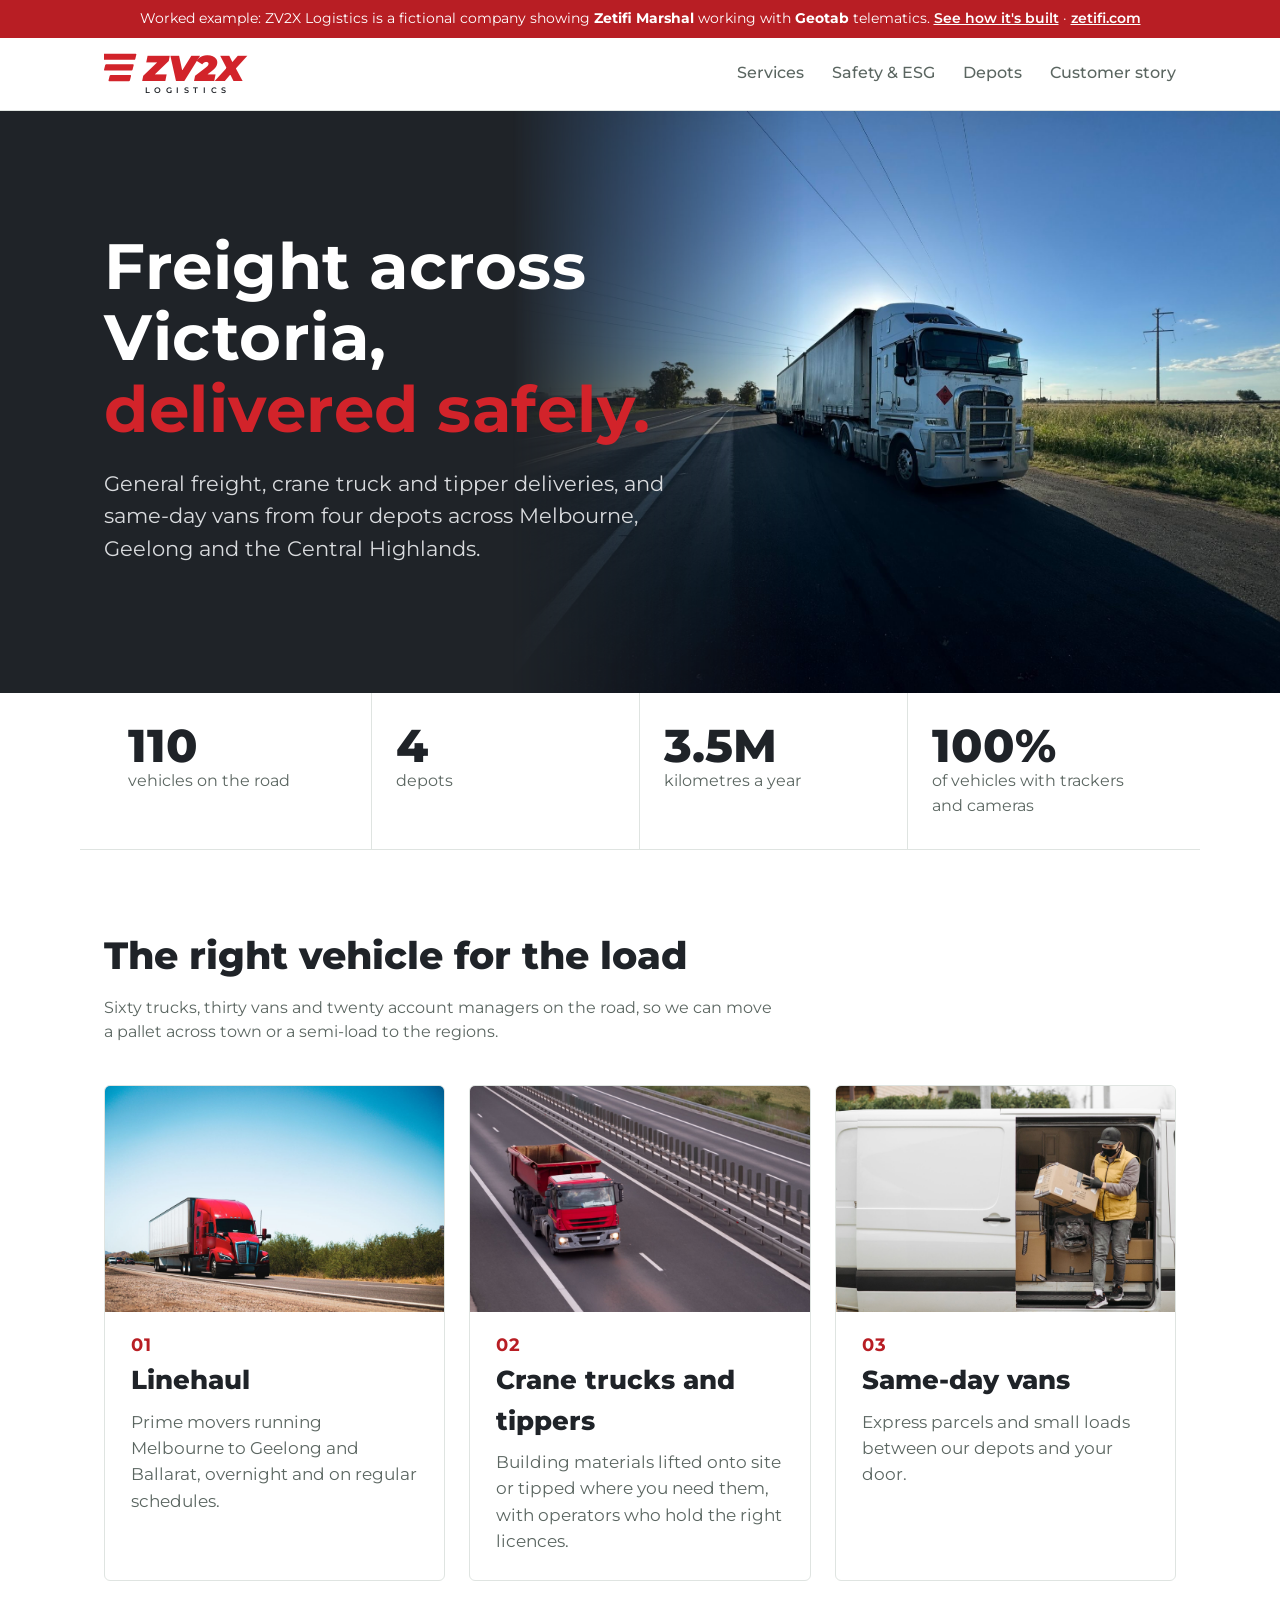
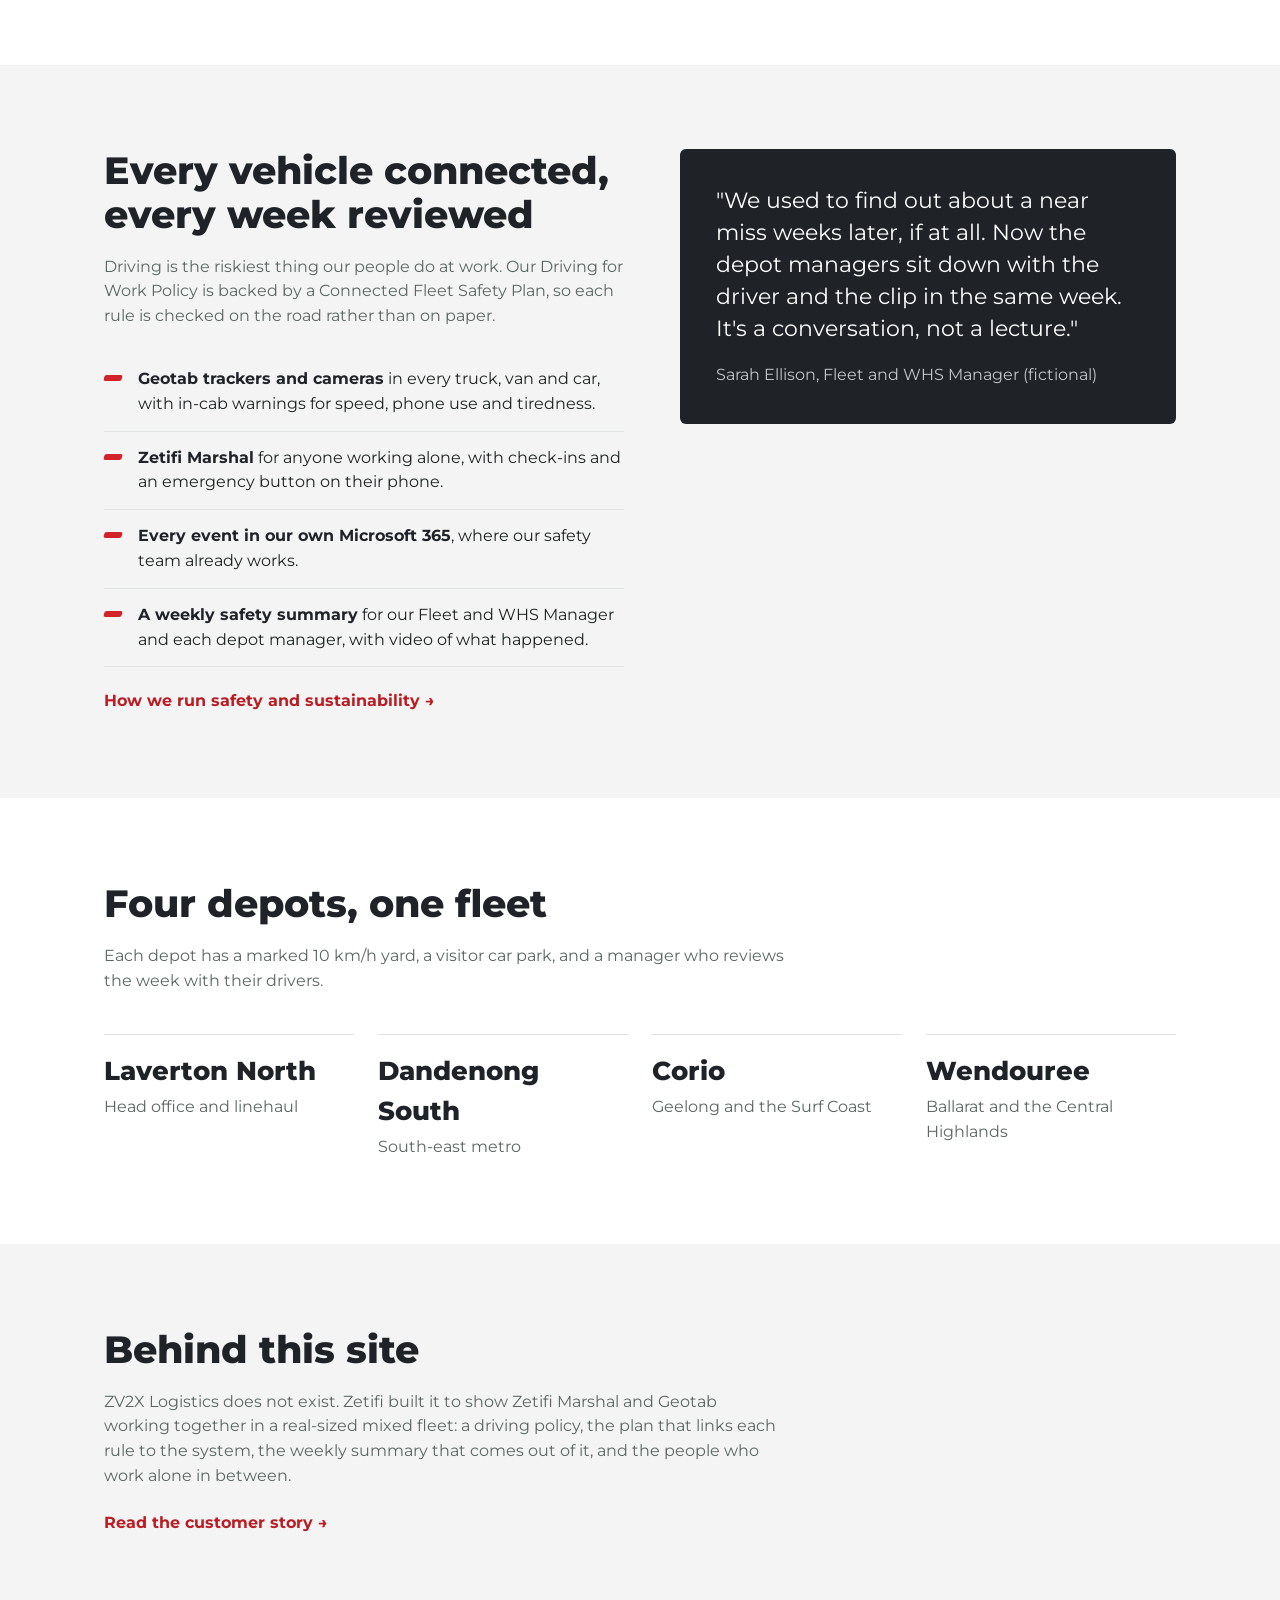
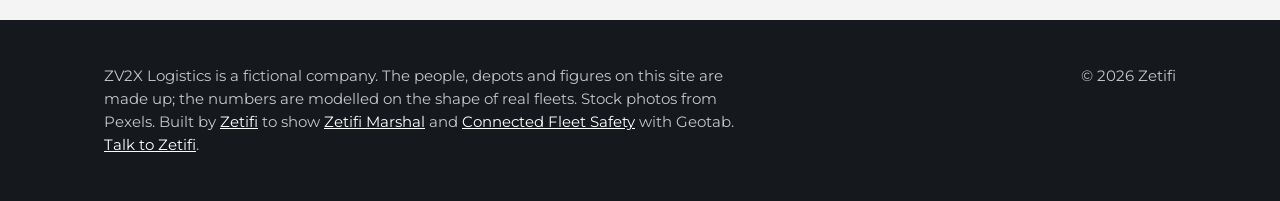
==== commit 3f4d92ce: "Add Safety & ESG page, illustrative customer story, sample documents; Marshal + Geotab banner and Ze" ====
--- a/index.html
+++ b/index.html
@@ -4,85 +4,21 @@
 <meta charset="utf-8">
 <meta name="viewport" content="width=device-width, initial-scale=1">
 <title>ZV2X Logistics</title>
-<meta name="description" content="ZV2X Logistics is a fictional Victorian freight company, created by Zetifi as a worked example of a Connected Fleet Safety Plan.">
+<meta name="description" content="ZV2X Logistics is a fictional Victorian freight company, a worked example of Zetifi Marshal working with Geotab telematics.">
 <meta name="robots" content="noindex">
 <link rel="icon" href="favicon.svg" type="image/svg+xml">
 <link rel="preconnect" href="https://fonts.googleapis.com">
 <link rel="preconnect" href="https://fonts.gstatic.com" crossorigin>
 <link href="https://fonts.googleapis.com/css2?family=Montserrat:ital,wght@0,400;0,500;0,600;0,700;0,800;1,800;1,900&display=swap" rel="stylesheet">
-<style>
-:root{--green:#1F2328;--green-d:#15181c;--orange:#D2232A;--ink:#1d2321;--muted:#5b6661;--line:#dfe4e1;--bg:#ffffff;--soft:#f4f4f5;--orange-t:#B81E24}
-*{box-sizing:border-box}
-html{scroll-behavior:smooth}
-body{margin:0;font-family:Montserrat,system-ui,sans-serif;font-size:16px;line-height:1.55;color:var(--ink);background:var(--bg)}
-a{color:inherit}
-.wrap{max-width:1120px;margin:0 auto;padding:0 24px}
-.notice{background:var(--orange-t);color:#fff;font-size:14px;text-align:center;padding:7px 16px}
-header{border-bottom:1px solid var(--line);background:#fff;position:sticky;top:0;z-index:5}
-header .wrap{display:flex;align-items:center;justify-content:space-between;height:72px}
-.brand{display:flex;align-items:center;gap:10px;text-decoration:none}
-.brand svg{height:44px;width:auto}
-nav a{margin-left:28px;text-decoration:none;font-weight:500;color:var(--muted)}
-nav a:hover{color:var(--green)}
-.hero{background:var(--green);color:#fff;position:relative;overflow:hidden}
-.hero:before{content:"";position:absolute;top:0;right:0;bottom:0;width:60%;background:url(img/hero.jpg) 58% 64%/cover no-repeat;-webkit-mask-image:linear-gradient(90deg,transparent 0%,#000 38%);mask-image:linear-gradient(90deg,transparent 0%,#000 38%)}
-.hero .wrap{padding:120px 24px 128px;position:relative;z-index:1}
-.hero h1{font-family:Montserrat;font-weight:800;font-weight:700;font-size:clamp(36px,5.4vw,64px);line-height:1.12;margin:0 0 22px;max-width:780px;letter-spacing:.5px}
-.hero h1 span{color:var(--orange)}
-.hero p{font-size:21px;max-width:600px;color:#d9dbde;margin:0}
-.stats{display:grid;grid-template-columns:repeat(4,1fr);gap:0;border-bottom:1px solid var(--line)}
-.stat{padding:30px 24px;border-right:1px solid var(--line)}
-.stat:last-child{border-right:0}
-.stat b{display:block;font-family:Montserrat;font-weight:800;font-size:46px;line-height:1;color:var(--green)}
-.stat span{color:var(--muted);font-size:16px}
-section{padding:84px 0}
-section.soft{background:var(--soft)}
-h2{font-family:Montserrat;font-weight:800;font-size:38px;line-height:1.15;margin:0 0 18px;color:var(--green)}
-.lede{max-width:680px;color:var(--muted);margin:0 0 40px}
-.grid{display:grid;grid-template-columns:repeat(3,1fr);gap:24px}
-.card{background:#fff;border:1px solid var(--line);border-radius:6px;padding:0 0 26px;overflow:hidden}
-.card img{display:block;width:100%;height:auto;aspect-ratio:3/2;object-fit:cover;margin:0 0 20px}
-.card .n,.card h3,.card p{padding:0 26px}
-.card h3{font-family:Montserrat;font-weight:800;font-size:26px;margin:0 0 8px;color:var(--green)}
-.card p{margin:0;color:var(--muted);font-size:17px}
-.card .n{font-family:Montserrat;font-weight:800;font-weight:700;color:var(--orange-t);font-size:18px;letter-spacing:1px}
-.split{display:grid;grid-template-columns:1.05fr 1fr;gap:56px;align-items:start}
-.checks{list-style:none;padding:0;margin:0}
-.checks li{padding:14px 0 14px 34px;border-bottom:1px solid var(--line);position:relative}
-.checks li:before{content:"";position:absolute;left:0;top:22px;width:18px;height:6px;background:var(--orange);transform:skewX(-14deg);border-radius:2px}
-.checks b{color:var(--green)}
-.quote{background:var(--green);color:#fff;border-radius:6px;padding:36px}
-.quote p{font-size:22px;line-height:1.45;margin:0 0 18px}
-.quote cite{font-style:normal;color:#c3c6cb;font-size:16px}
-.depots{display:grid;grid-template-columns:repeat(4,1fr);gap:24px}
-.depot{border-top:1px solid var(--line);padding-top:16px}
-.depot h3{font-family:Montserrat;font-weight:800;font-size:26px;margin:0 0 4px;color:var(--green)}
-.depot p{margin:0;color:var(--muted);font-size:16px}
-footer{background:var(--green-d);color:#c3c6cb;font-size:15px;padding:44px 0}
-footer .wrap{display:flex;justify-content:space-between;gap:32px;flex-wrap:wrap}
-footer p{margin:0;max-width:640px}
-footer a{color:#fff}
-@media (max-width:860px){
-  nav{display:none}
-  .hero:before{width:100%;opacity:.2;-webkit-mask-image:none;mask-image:none}
-    .stats{grid-template-columns:repeat(2,1fr)}
-  .stat:nth-child(2){border-right:0}
-  .stat:nth-child(-n+2){border-bottom:1px solid var(--line)}
-  .grid,.split{grid-template-columns:1fr}
-  .depots{grid-template-columns:repeat(2,1fr)}
-  section{padding:60px 0}
-  .wrap{padding:0 16px}
-  .hero .wrap{padding:64px 16px 72px}
-}
-</style>
+<link rel="stylesheet" href="style.css">
 </head>
 <body>
-<div class="notice">ZV2X Logistics is a fictional company. This site is a worked example prepared by Zetifi.</div>
+<div class="notice">Worked example: ZV2X Logistics is a fictional company showing <b>Zetifi Marshal</b> working with <b>Geotab</b> telematics. <a href="case-study.html">See how it's built</a> &middot; <a href="https://www.zetifi.com/">zetifi.com</a></div>
 <header><div class="wrap">
-  <a class="brand" href="#top" aria-label="ZV2X Logistics home">
+  <a class="brand" href="index.html" aria-label="ZV2X Logistics home">
     <svg viewBox="60 85 840 185" role="img" aria-hidden="true"><g transform="skewX(-14)"><rect x="70" y="92" width="150" height="26" rx="4" fill="#D2232A"/><rect x="100" y="137" width="120" height="26" rx="4" fill="#D2232A"/><rect x="130" y="182" width="90" height="26" rx="4" fill="#D2232A"/></g><text x="225" y="208" style="font-family:Montserrat;font-weight:900;font-style:italic;font-size:150px;letter-spacing:-2px" fill="#D2232A">ZV2X</text><text x="232" y="258" style="font-family:Montserrat;font-weight:600;font-size:34px;letter-spacing:19px" fill="#1F2328">LOGISTICS</text></svg>
   </a>
-  <nav><a href="#services">Services</a><a href="#safety">Safety</a><a href="#depots">Depots</a><a href="#about">About</a></nav>
+  <nav><a href="index.html#services">Services</a><a href="safety.html">Safety &amp; ESG</a><a href="index.html#depots">Depots</a><a href="case-study.html">Customer story</a></nav>
 </div></header>
 
 <main id="top">
@@ -96,7 +32,7 @@
 <div class="wrap stats">
   <div class="stat"><b>110</b><span>vehicles on the road</span></div>
   <div class="stat"><b>4</b><span>depots</span></div>
-  <div class="stat"><b>4M</b><span>kilometres a year</span></div>
+  <div class="stat"><b>3.5M</b><span>kilometres a year</span></div>
   <div class="stat"><b>100%</b><span>of vehicles with trackers and cameras</span></div>
 </div>
 
@@ -115,11 +51,12 @@
     <h2>Every vehicle connected, every week reviewed</h2>
     <p class="lede" style="margin-bottom:24px">Driving is the riskiest thing our people do at work. Our Driving for Work Policy is backed by a Connected Fleet Safety Plan, so each rule is checked on the road rather than on paper.</p>
     <ul class="checks">
-      <li><b>Trackers and cameras</b> in every truck, van and car, with in-cab warnings for speed, phone use and tiredness.</li>
-      <li><b>Driver keys</b>, so every trip is recorded against the person driving.</li>
+      <li><b>Geotab trackers and cameras</b> in every truck, van and car, with in-cab warnings for speed, phone use and tiredness.</li>
+      <li><b>Zetifi Marshal</b> for anyone working alone, with check-ins and an emergency button on their phone.</li>
+      <li><b>Every event in our own Microsoft 365</b>, where our safety team already works.</li>
       <li><b>A weekly safety summary</b> for our Fleet and WHS Manager and each depot manager, with video of what happened.</li>
-      <li><b>Yard speed limits</b> at every depot, with a beep when a vehicle goes over 20 km/h.</li>
     </ul>
+    <a class="more" href="safety.html">How we run safety and sustainability &rarr;</a>
   </div>
   <div class="quote">
     <p>"We used to find out about a near miss weeks later, if at all. Now the depot managers sit down with the driver and the clip in the same week. It's a conversation, not a lecture."</p>
@@ -138,14 +75,15 @@
   </div>
 </div></section>
 
-<section id="about" class="soft"><div class="wrap">
-  <h2>A worked example</h2>
-  <p class="lede" style="margin-bottom:0">ZV2X Logistics does not exist. Zetifi built it to show what a Connected Fleet Safety Plan looks like in a real-sized mixed fleet: a driving policy, the addendum that links each rule to the system, and the weekly summary that comes out of it. The numbers have the shape of real fleets but describe no real vehicle, driver or business.</p>
+<section class="soft"><div class="wrap">
+  <h2>Behind this site</h2>
+  <p class="lede" style="margin-bottom:0">ZV2X Logistics does not exist. Zetifi built it to show Zetifi Marshal and Geotab working together in a real-sized mixed fleet: a driving policy, the plan that links each rule to the system, the weekly summary that comes out of it, and the people who work alone in between.</p>
+  <a class="more" href="case-study.html">Read the customer story &rarr;</a>
 </div></section>
 </main>
 
 <footer><div class="wrap">
-  <p>ZV2X Logistics is a fictional company. The people, depots and figures on this site are made up. Stock photos from Pexels. Prepared by <a href="https://www.zetifi.com">Zetifi</a>.</p>
+  <p>ZV2X Logistics is a fictional company. The people, depots and figures on this site are made up; the numbers are modelled on the shape of real fleets. Stock photos from Pexels. Built by <a href="https://www.zetifi.com/">Zetifi</a> to show <a href="https://www.zetifi.com/solutions/connected-worker-safety">Zetifi Marshal</a> and <a href="https://www.zetifi.com/solutions/connected-fleet-safety">Connected Fleet Safety</a> with Geotab. <a href="https://www.zetifi.com/contact-us">Talk to Zetifi</a>.</p>
   <p>&copy; 2026 Zetifi</p>
 </div></footer>
 </body>
--- a/style.css
+++ b/style.css
@@ -0,0 +1,121 @@
+:root{--green:#1F2328;--green-d:#15181c;--orange:#D2232A;--ink:#1d2321;--muted:#5b6661;--line:#dfe4e1;--bg:#ffffff;--soft:#f4f4f5;--orange-t:#B81E24}
+*{box-sizing:border-box}
+html{scroll-behavior:smooth}
+body{margin:0;font-family:Montserrat,system-ui,sans-serif;font-size:16px;line-height:1.55;color:var(--ink);background:var(--bg)}
+a{color:inherit}
+.wrap{max-width:1120px;margin:0 auto;padding:0 24px}
+.notice{background:var(--orange-t);color:#fff;font-size:14px;text-align:center;padding:8px 16px}
+.notice a{color:#fff;font-weight:600;white-space:nowrap}
+header{border-bottom:1px solid var(--line);background:#fff;position:sticky;top:0;z-index:5}
+header .wrap{display:flex;align-items:center;justify-content:space-between;height:72px}
+.brand{display:flex;align-items:center;gap:10px;text-decoration:none}
+.brand svg{height:44px;width:auto}
+nav a{margin-left:28px;text-decoration:none;font-weight:500;color:var(--muted)}
+nav a:hover,nav a[aria-current]{color:var(--green)}
+nav a[aria-current]{font-weight:700}
+.hero{background:var(--green);color:#fff;position:relative;overflow:hidden}
+.hero:before{content:"";position:absolute;top:0;right:0;bottom:0;width:60%;background:url(img/hero.jpg) 58% 64%/cover no-repeat;-webkit-mask-image:linear-gradient(90deg,transparent 0%,#000 38%);mask-image:linear-gradient(90deg,transparent 0%,#000 38%)}
+.hero .wrap{padding:120px 24px 128px;position:relative;z-index:1}
+.hero h1{font-family:Montserrat;font-weight:700;font-size:clamp(36px,5.4vw,64px);line-height:1.12;margin:0 0 22px;max-width:780px;letter-spacing:.5px}
+.hero h1 span{color:var(--orange);white-space:nowrap}
+.hero p{font-size:21px;max-width:600px;color:#d9dbde;margin:0}
+.stats{display:grid;grid-template-columns:repeat(4,1fr);gap:0;border-bottom:1px solid var(--line)}
+.stat{padding:30px 24px;border-right:1px solid var(--line)}
+.stat:last-child{border-right:0}
+.stat b{display:block;font-family:Montserrat;font-weight:800;font-size:46px;line-height:1;color:var(--green)}
+.stat span{color:var(--muted);font-size:16px}
+section{padding:84px 0}
+section.soft{background:var(--soft)}
+h2{font-family:Montserrat;font-weight:800;font-size:38px;line-height:1.15;margin:0 0 18px;color:var(--green)}
+.lede{max-width:680px;color:var(--muted);margin:0 0 40px}
+.grid{display:grid;grid-template-columns:repeat(3,1fr);gap:24px}
+.card{background:#fff;border:1px solid var(--line);border-radius:6px;padding:0 0 26px;overflow:hidden}
+.card img{display:block;width:100%;height:auto;aspect-ratio:3/2;object-fit:cover;margin:0 0 20px}
+.card .n,.card h3,.card p{padding:0 26px}
+.card h3{font-family:Montserrat;font-weight:800;font-size:26px;margin:0 0 8px;color:var(--green)}
+.card p{margin:0;color:var(--muted);font-size:17px}
+.card .n{font-family:Montserrat;font-weight:700;color:var(--orange-t);font-size:18px;letter-spacing:1px}
+.split{display:grid;grid-template-columns:1.05fr 1fr;gap:56px;align-items:start}
+.checks{list-style:none;padding:0;margin:0}
+.checks li{padding:14px 0 14px 34px;border-bottom:1px solid var(--line);position:relative}
+.checks li:before{content:"";position:absolute;left:0;top:22px;width:18px;height:6px;background:var(--orange);transform:skewX(-14deg);border-radius:2px}
+.checks b{color:var(--green)}
+.quote{background:var(--green);color:#fff;border-radius:6px;padding:36px}
+.quote p{font-size:22px;line-height:1.45;margin:0 0 18px}
+.quote cite{font-style:normal;color:#c3c6cb;font-size:16px}
+.depots{display:grid;grid-template-columns:repeat(4,1fr);gap:24px}
+.depot{border-top:1px solid var(--line);padding-top:16px}
+.depot h3{font-family:Montserrat;font-weight:800;font-size:26px;margin:0 0 4px;color:var(--green)}
+.depot p{margin:0;color:var(--muted);font-size:16px}
+footer{background:var(--green-d);color:#c3c6cb;font-size:15px;padding:44px 0}
+footer .wrap{display:flex;justify-content:space-between;gap:32px;flex-wrap:wrap}
+footer p{margin:0;max-width:640px}
+footer a{color:#fff}
+/* inner pages */
+.page-hero{background:var(--green);color:#fff}
+.page-hero .wrap{padding:72px 24px 76px}
+.page-hero .kicker{display:inline-block;background:var(--orange);color:#fff;font-weight:700;font-size:13px;padding:5px 10px;border-radius:3px;margin:0 0 18px}
+.page-hero h1{font-weight:800;font-size:clamp(32px,4.6vw,52px);line-height:1.12;margin:0 0 18px;max-width:860px}
+.page-hero p{font-size:19px;max-width:700px;color:#d9dbde;margin:0}
+.grid4{display:grid;grid-template-columns:repeat(4,1fr);gap:20px}
+.tile{background:#fff;border:1px solid var(--line);border-radius:6px;padding:24px}
+.tile h3{font-weight:800;font-size:20px;line-height:1.3;margin:0 0 8px;color:var(--green)}
+.tile p{margin:0;color:var(--muted);font-size:15px}
+.tile .bar{width:34px;height:7px;background:var(--orange);transform:skewX(-14deg);border-radius:2px;margin:0 0 16px}
+.cols3{display:grid;grid-template-columns:repeat(3,1fr);gap:36px}
+.cols3 h3{font-weight:800;font-size:22px;line-height:1.3;margin:0 0 10px;color:var(--green)}
+.cols3 p,.cols3 li{color:var(--muted);font-size:16px}
+.cols3 ul{padding-left:18px;margin:8px 0 0}
+.cols3 li{margin:0 0 6px}
+.prose{max-width:760px}
+.prose h2{margin-top:44px}
+.prose h2:first-child{margin-top:0}
+.prose p{color:#3d4249;margin:0 0 16px}
+.figs{display:grid;grid-template-columns:repeat(4,1fr);gap:0;border:1px solid var(--line);border-radius:6px;background:#fff;margin:8px 0 28px}
+.fig{padding:22px;border-right:1px solid var(--line)}
+.fig:last-child{border-right:0}
+.fig b{display:block;font-weight:800;font-size:34px;line-height:1.1;color:var(--green)}
+.fig span{color:var(--muted);font-size:14px}
+.glance{background:var(--soft);border-radius:6px;padding:26px}
+.glance h3{font-weight:800;font-size:18px;margin:0 0 12px;color:var(--green)}
+.glance dl{margin:0;display:grid;grid-template-columns:auto 1fr;gap:8px 16px;font-size:15px}
+.glance dt{color:var(--muted)}
+.glance dd{margin:0;font-weight:600}
+.cs{display:grid;grid-template-columns:1fr 320px;gap:56px;align-items:start}
+.steps{counter-reset:s;list-style:none;padding:0;margin:0 0 8px}
+.steps li{counter-increment:s;position:relative;padding:0 0 18px 52px;color:#3d4249}
+.steps li:before{content:counter(s);position:absolute;left:0;top:0;width:34px;height:34px;border-radius:50%;background:var(--green);color:#fff;font-weight:800;display:flex;align-items:center;justify-content:center;font-size:15px}
+.steps b{color:var(--green)}
+.docs{display:grid;grid-template-columns:repeat(3,1fr);gap:20px}
+.doc{display:block;text-decoration:none;background:#fff;border:1px solid var(--line);border-radius:6px;padding:22px}
+.doc:hover{border-color:var(--orange)}
+.doc small{display:block;color:var(--orange-t);font-weight:700;font-size:13px;margin:0 0 6px}
+.doc b{display:block;font-size:18px;line-height:1.35;color:var(--green);margin:0 0 6px}
+.doc span{color:var(--muted);font-size:14px}
+.partners{display:flex;gap:40px;flex-wrap:wrap;align-items:baseline;border-top:1px solid var(--line);padding-top:24px;margin-top:36px;color:var(--muted)}
+.partners b{color:var(--green)}
+.more{display:inline-block;margin-top:22px;font-weight:700;color:var(--orange-t);text-decoration:none}
+.more:hover{text-decoration:underline}
+.label{background:#fff4f4;border:1px solid #f2c4c6;border-radius:6px;padding:14px 18px;color:#5c1f22;font-size:15px;margin:0 0 32px}
+@media (max-width:860px){
+  .grid4,.figs{grid-template-columns:repeat(2,1fr)}
+  .fig:nth-child(2){border-right:0}
+  .fig:nth-child(-n+2){border-bottom:1px solid var(--line)}
+  .cols3,.docs,.cs{grid-template-columns:1fr}
+  .page-hero .wrap{padding:52px 16px 56px}
+}
+@media (max-width:560px){
+  .grid4{grid-template-columns:1fr}
+}
+@media (max-width:860px){
+  nav{display:none}
+  .hero:before{width:100%;opacity:.2;-webkit-mask-image:none;mask-image:none}
+    .stats{grid-template-columns:repeat(2,1fr)}
+  .stat:nth-child(2){border-right:0}
+  .stat:nth-child(-n+2){border-bottom:1px solid var(--line)}
+  .grid,.split{grid-template-columns:1fr}
+  .depots{grid-template-columns:repeat(2,1fr)}
+  section{padding:60px 0}
+  .wrap{padding:0 16px}
+  .hero .wrap{padding:64px 16px 72px}
+}
